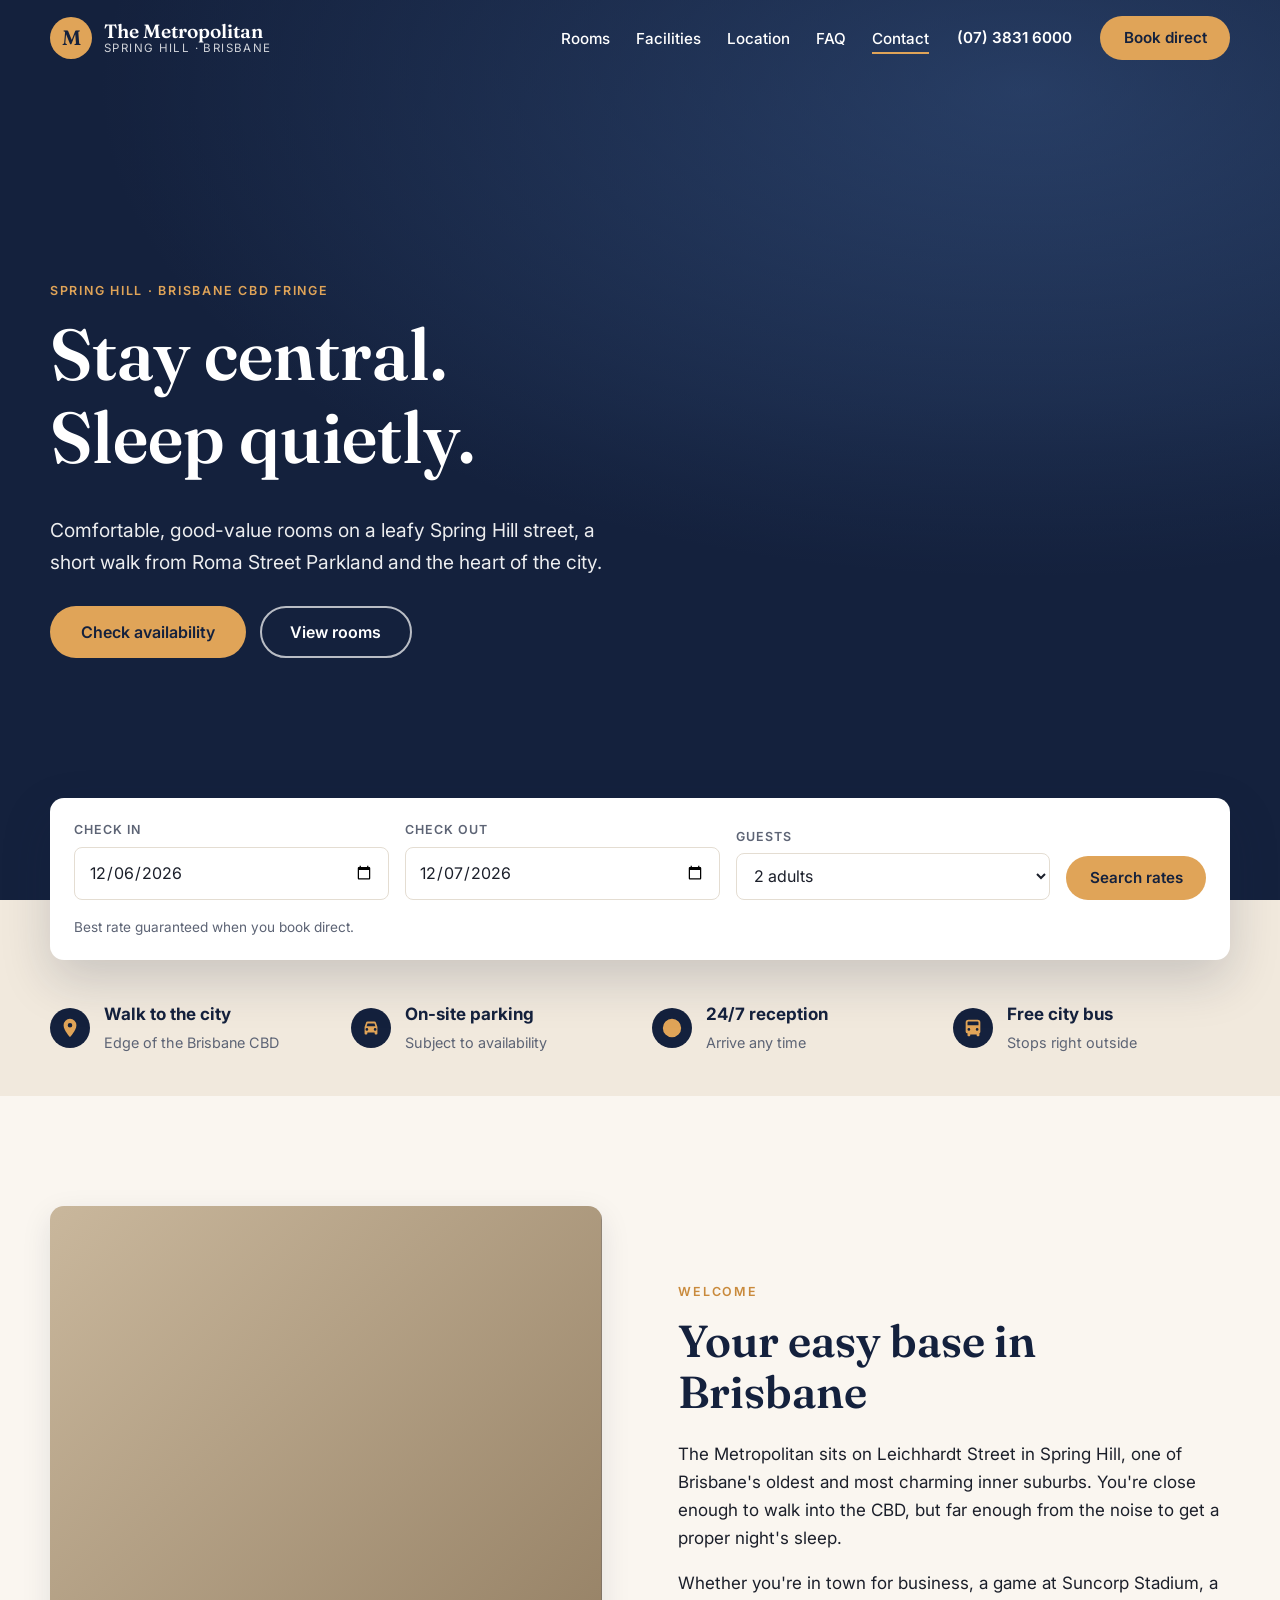
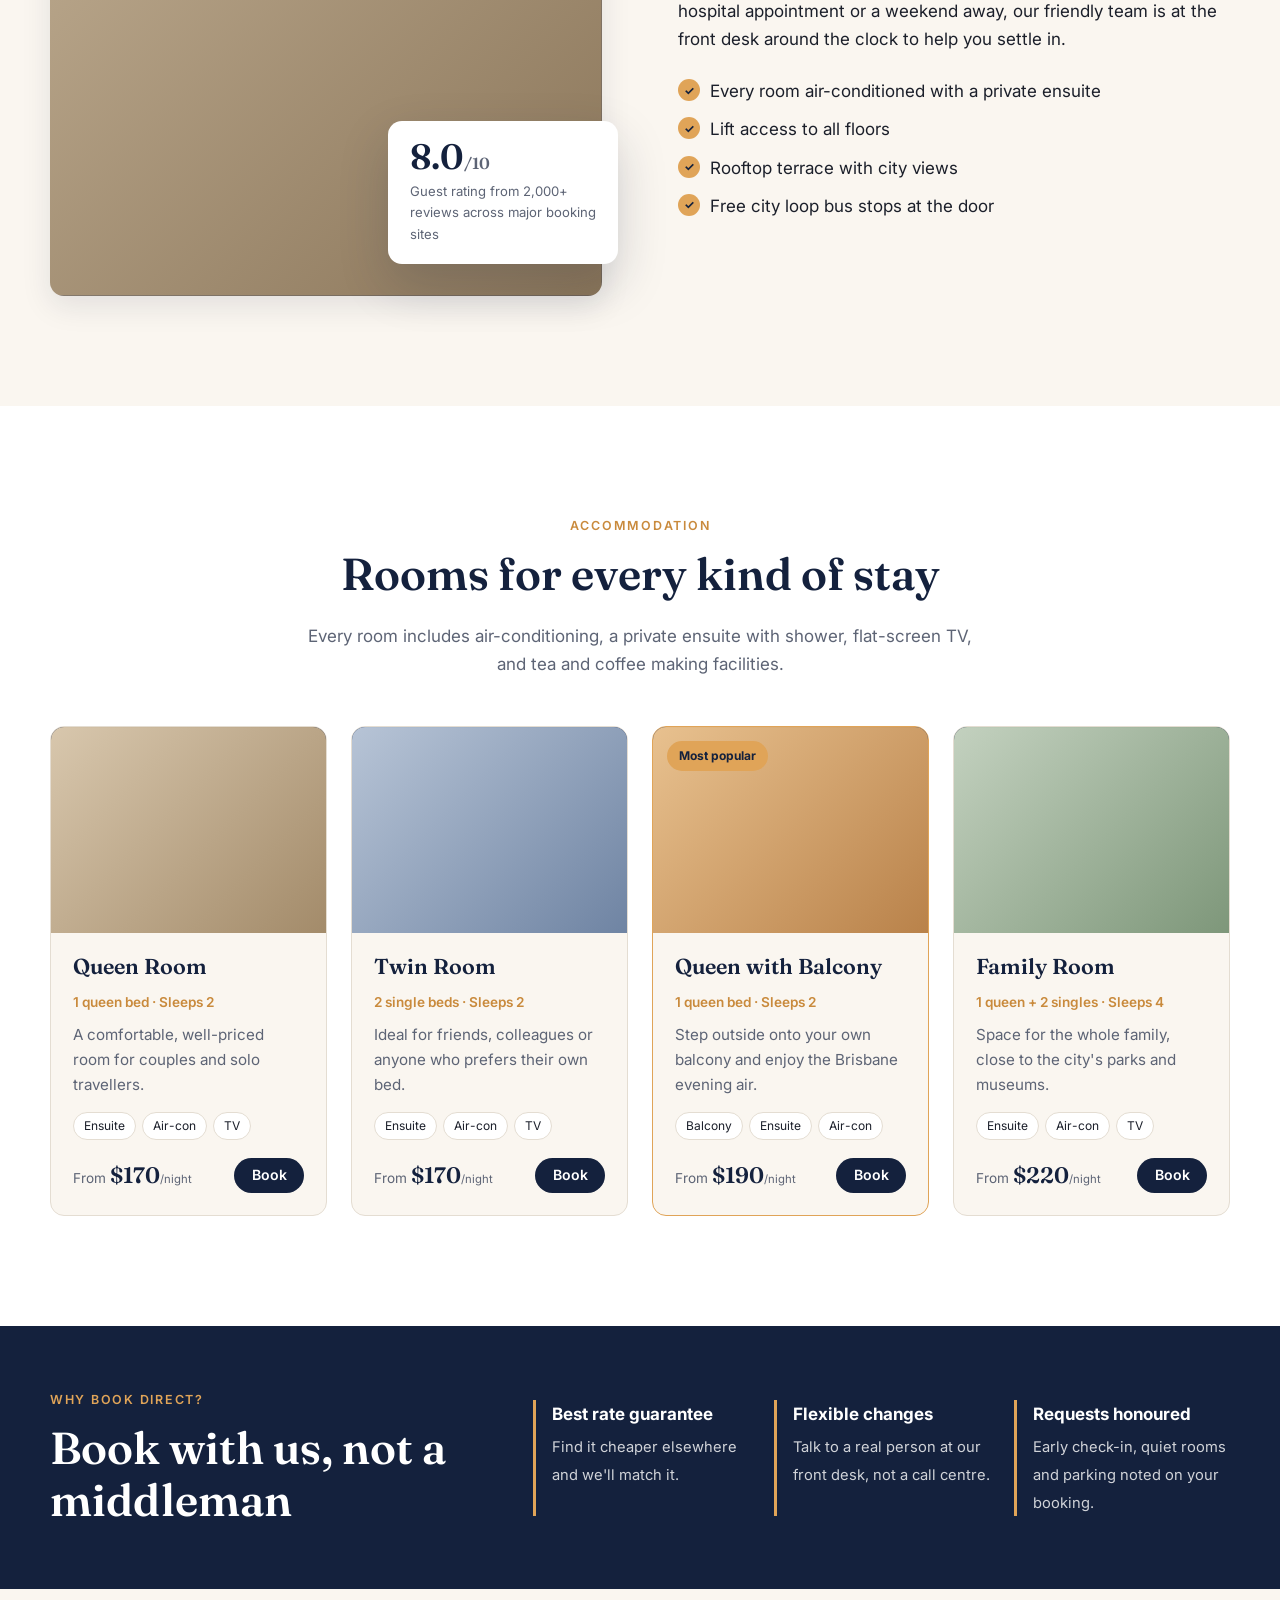
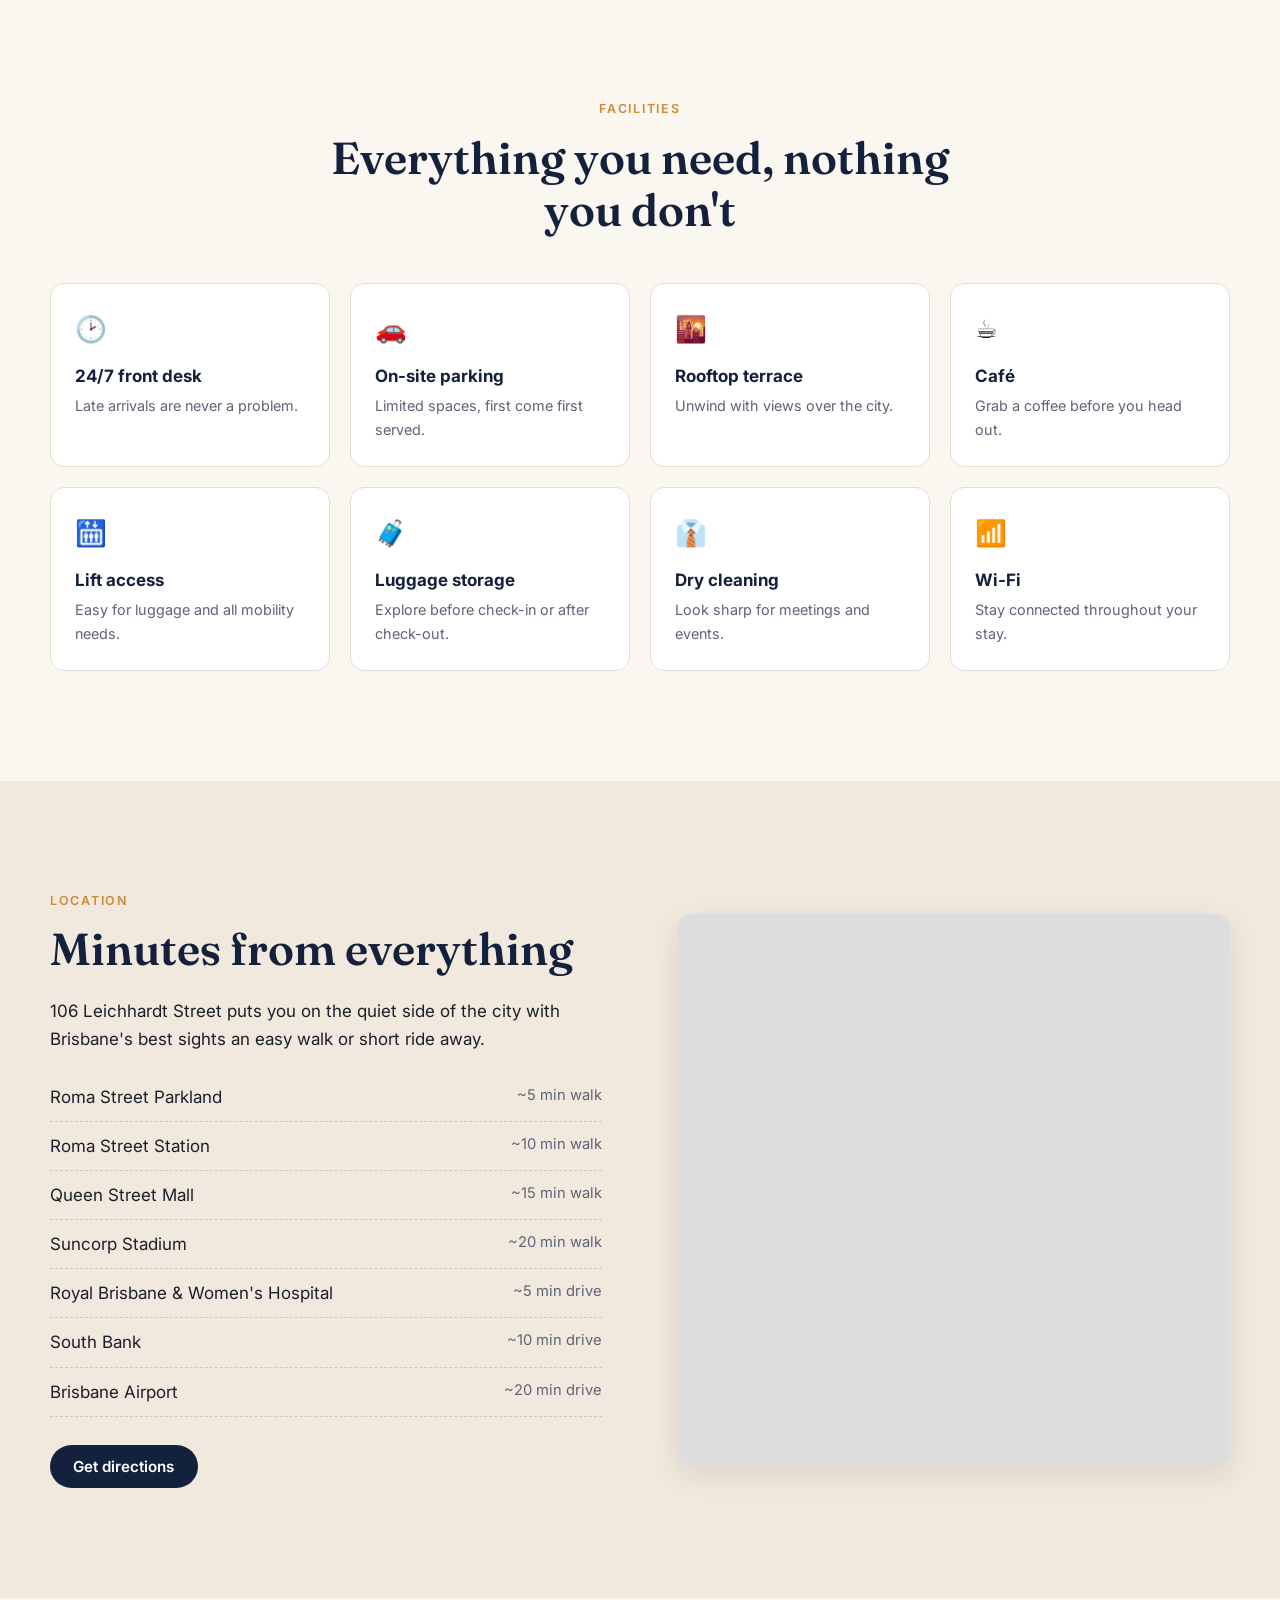
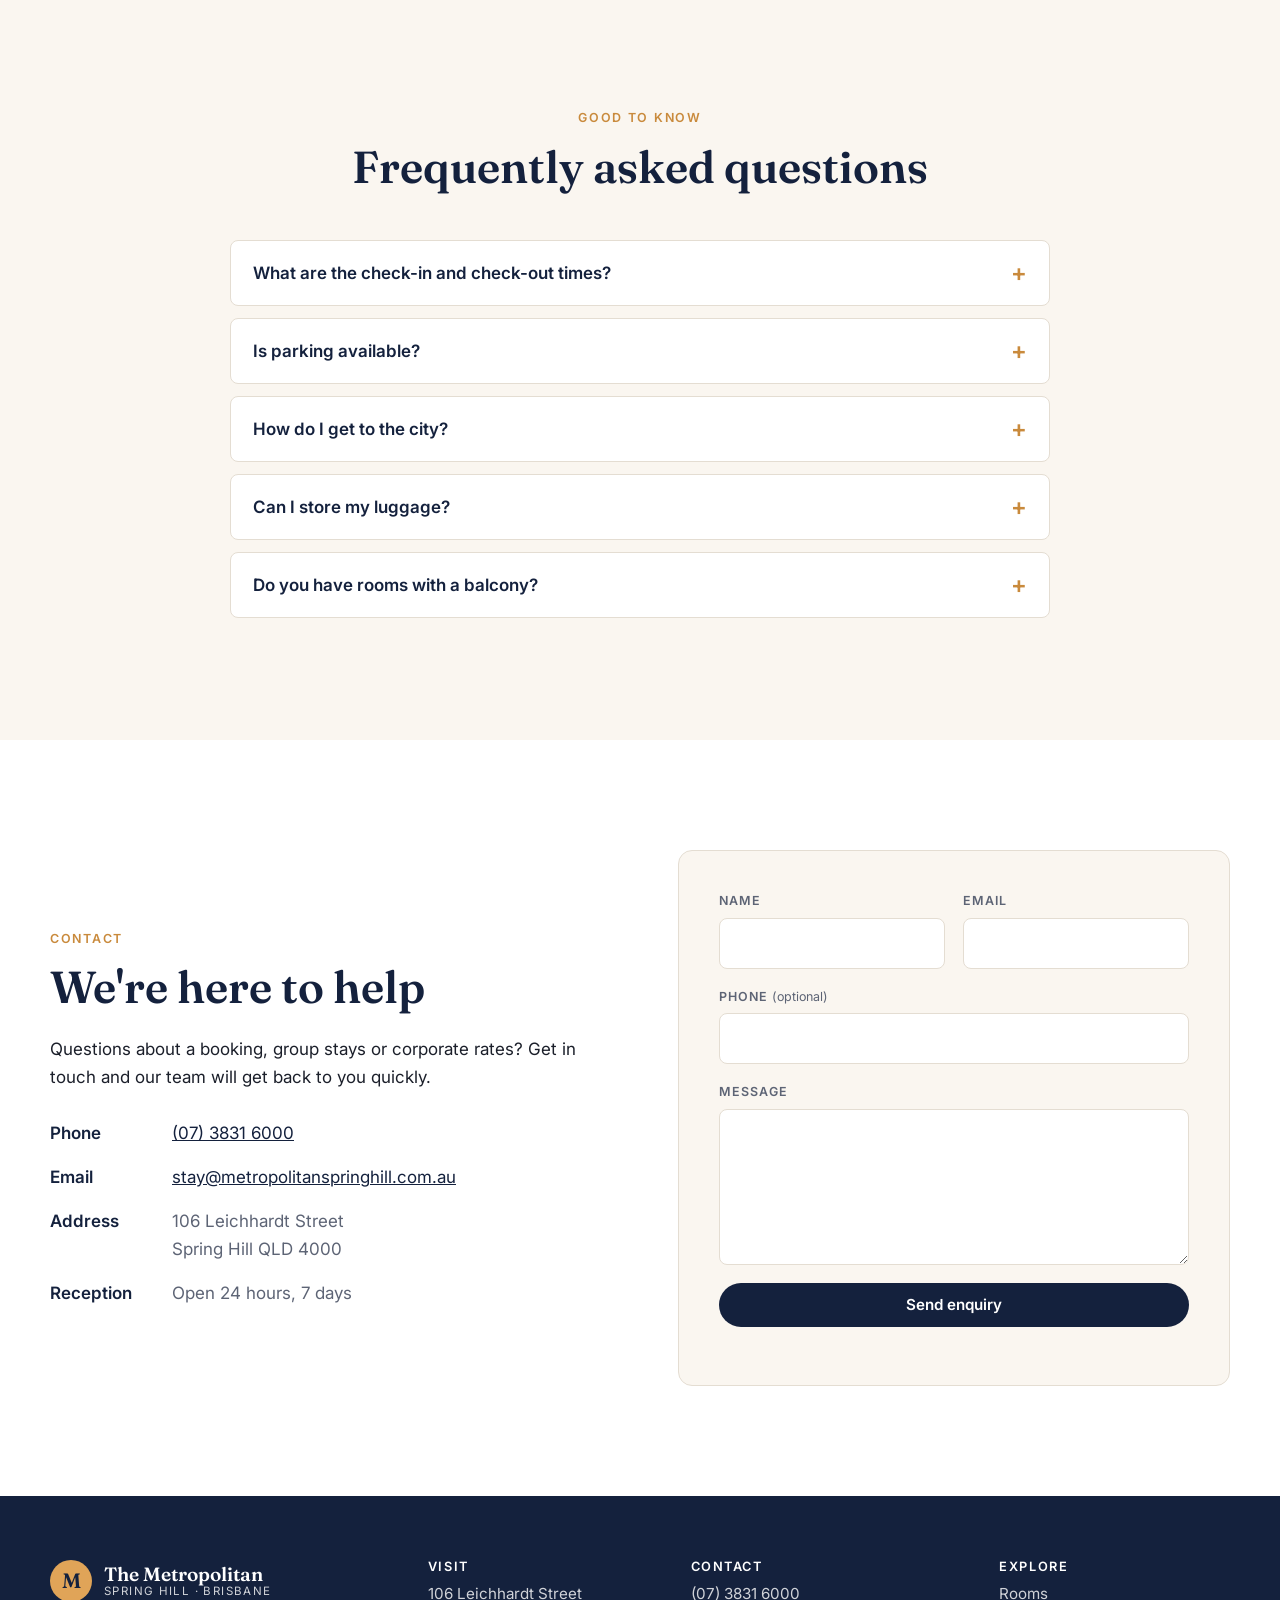
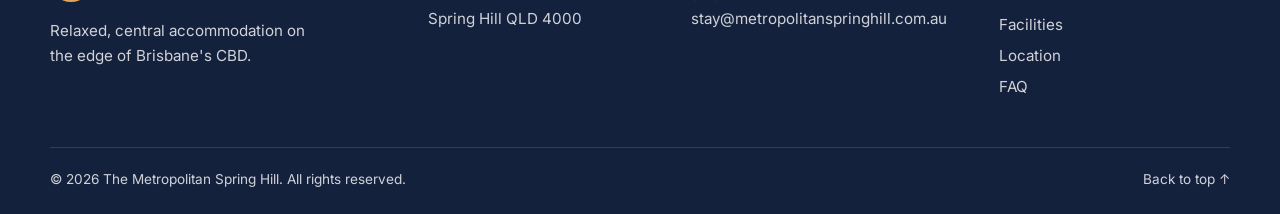
==== index.html @ c05a6aca "Rebuild The Metropolitan Spring Hill website Responsive static site (HTML/CSS/JS, no build step) wit" ====
<!doctype html>
<html lang="en-AU">
<head>
  <meta charset="utf-8">
  <meta name="viewport" content="width=device-width, initial-scale=1">
  <title>The Metropolitan Spring Hill | Boutique Hotel Stay in Brisbane CBD</title>
  <meta name="description" content="Stay at The Metropolitan Spring Hill, 106 Leichhardt Street, Brisbane. Comfortable air-conditioned rooms, on-site parking, 24/7 reception and a free city bus at the door. Book direct for the best rate.">
  <link rel="canonical" href="https://www.metropolitanspringhill.com.au/">
  <meta name="theme-color" content="#14213d">

  <!-- Open Graph -->
  <meta property="og:type" content="website">
  <meta property="og:title" content="The Metropolitan Spring Hill, Brisbane">
  <meta property="og:description" content="Relaxed, central accommodation on the edge of Brisbane's CBD. Book direct for the best rate.">
  <meta property="og:url" content="https://www.metropolitanspringhill.com.au/">
  <meta property="og:image" content="https://www.metropolitanspringhill.com.au/img/hero.jpg">

  <link rel="preconnect" href="https://fonts.googleapis.com">
  <link rel="preconnect" href="https://fonts.gstatic.com" crossorigin>
  <link href="https://fonts.googleapis.com/css2?family=Fraunces:opsz,wght@9..144,500;9..144,600&family=Inter:wght@400;500;600&display=swap" rel="stylesheet">
  <link rel="stylesheet" href="css/styles.css">
  <link rel="icon" href="img/favicon.svg" type="image/svg+xml">

  <!-- Structured data: helps Google show address, phone and check-in times -->
  <script type="application/ld+json">
  {
    "@context": "https://schema.org",
    "@type": "Hotel",
    "name": "The Metropolitan Spring Hill",
    "url": "https://www.metropolitanspringhill.com.au/",
    "telephone": "+61 7 3831 6000",
    "image": "https://www.metropolitanspringhill.com.au/img/hero.jpg",
    "address": {
      "@type": "PostalAddress",
      "streetAddress": "106 Leichhardt Street",
      "addressLocality": "Spring Hill",
      "addressRegion": "QLD",
      "postalCode": "4000",
      "addressCountry": "AU"
    },
    "checkinTime": "14:00",
    "checkoutTime": "10:00",
    "starRating": { "@type": "Rating", "ratingValue": "3" },
    "amenityFeature": [
      { "@type": "LocationFeatureSpecification", "name": "24-hour reception", "value": true },
      { "@type": "LocationFeatureSpecification", "name": "On-site parking", "value": true },
      { "@type": "LocationFeatureSpecification", "name": "Air conditioning", "value": true },
      { "@type": "LocationFeatureSpecification", "name": "Lift access", "value": true },
      { "@type": "LocationFeatureSpecification", "name": "Rooftop terrace", "value": true }
    ]
  }
  </script>
</head>
<body>
  <a class="skip-link" href="#main">Skip to content</a>

  <!-- ============ Header ============ -->
  <header class="site-header" id="top">
    <div class="container header-inner">
      <a class="brand" href="#top" aria-label="The Metropolitan Spring Hill, home">
        <span class="brand-mark" aria-hidden="true">M</span>
        <span class="brand-text">
          <strong>The Metropolitan</strong>
          <small>Spring Hill · Brisbane</small>
        </span>
      </a>

      <button class="nav-toggle" aria-expanded="false" aria-controls="site-nav">
        <span class="sr-only">Menu</span>
        <span class="bar"></span><span class="bar"></span><span class="bar"></span>
      </button>

      <nav class="site-nav" id="site-nav" aria-label="Main">
        <ul>
          <li><a href="#rooms">Rooms</a></li>
          <li><a href="#amenities">Facilities</a></li>
          <li><a href="#location">Location</a></li>
          <li><a href="#faq">FAQ</a></li>
          <li><a href="#contact">Contact</a></li>
        </ul>
        <a class="nav-phone" href="tel:+61738316000">(07) 3831 6000</a>
        <a class="btn btn-accent" href="#book">Book direct</a>
      </nav>
    </div>
  </header>

  <main id="main">

    <!-- ============ Hero ============ -->
    <section class="hero" aria-labelledby="hero-title">
      <div class="hero-media" role="img" aria-label="The Metropolitan Spring Hill at dusk"></div>
      <div class="container hero-content">
        <p class="eyebrow">Spring Hill · Brisbane CBD fringe</p>
        <h1 id="hero-title">Stay central.<br>Sleep quietly.</h1>
        <p class="lead">Comfortable, good-value rooms on a leafy Spring Hill street, a short walk from Roma Street Parkland and the heart of the city.</p>
        <div class="hero-actions">
          <a class="btn btn-accent btn-lg" href="#book">Check availability</a>
          <a class="btn btn-ghost btn-lg" href="#rooms">View rooms</a>
        </div>
      </div>

      <!-- Booking bar -->
      <form class="booking-bar container" id="book" aria-label="Check availability" novalidate>
        <div class="field">
          <label for="checkin">Check in</label>
          <input type="date" id="checkin" name="checkin" required>
        </div>
        <div class="field">
          <label for="checkout">Check out</label>
          <input type="date" id="checkout" name="checkout" required>
        </div>
        <div class="field">
          <label for="guests">Guests</label>
          <select id="guests" name="guests">
            <option value="1">1 adult</option>
            <option value="2" selected>2 adults</option>
            <option value="3">3 guests</option>
            <option value="4">4 guests</option>
          </select>
        </div>
        <button class="btn btn-accent" type="submit">Search rates</button>
        <p class="booking-note">Best rate guaranteed when you book direct.</p>
        <p class="form-error" role="alert" hidden></p>
      </form>
    </section>

    <!-- ============ Highlights ============ -->
    <section class="highlights" aria-label="Highlights">
      <div class="container highlights-grid">
        <div class="highlight">
          <svg aria-hidden="true" viewBox="0 0 24 24"><path d="M12 2a7 7 0 0 0-7 7c0 5.25 7 13 7 13s7-7.75 7-13a7 7 0 0 0-7-7Zm0 9.5A2.5 2.5 0 1 1 12 6.5a2.5 2.5 0 0 1 0 5Z"/></svg>
          <div><strong>Walk to the city</strong><span>Edge of the Brisbane CBD</span></div>
        </div>
        <div class="highlight">
          <svg aria-hidden="true" viewBox="0 0 24 24"><path d="M5 11l1.5-4.5A2 2 0 0 1 8.4 5h7.2a2 2 0 0 1 1.9 1.5L19 11v7a1 1 0 0 1-1 1h-1a1 1 0 0 1-1-1v-1H8v1a1 1 0 0 1-1 1H6a1 1 0 0 1-1-1v-7Zm2.2-1h9.6l-1-3H8.2l-1 3ZM7.5 15a1.5 1.5 0 1 0 0-3 1.5 1.5 0 0 0 0 3Zm9 0a1.5 1.5 0 1 0 0-3 1.5 1.5 0 0 0 0 3Z"/></svg>
          <div><strong>On-site parking</strong><span>Subject to availability</span></div>
        </div>
        <div class="highlight">
          <svg aria-hidden="true" viewBox="0 0 24 24"><path d="M12 2a10 10 0 1 0 0 20 10 10 0 0 0 0-20Zm1 10.4V6h-2v7.2l5.2 3.1 1-1.7-4.2-2.2Z"/></svg>
          <div><strong>24/7 reception</strong><span>Arrive any time</span></div>
        </div>
        <div class="highlight">
          <svg aria-hidden="true" viewBox="0 0 24 24"><path d="M4 16V6a3 3 0 0 1 3-3h10a3 3 0 0 1 3 3v10a2 2 0 0 1-1 1.7V20a1 1 0 0 1-1 1h-1a1 1 0 0 1-1-1v-1H9v1a1 1 0 0 1-1 1H7a1 1 0 0 1-1-1v-2.3A2 2 0 0 1 4 16Zm2-7h12V6a1 1 0 0 0-1-1H7a1 1 0 0 0-1 1v3Zm1.5 6a1.5 1.5 0 1 0 0-3 1.5 1.5 0 0 0 0 3Zm9 0a1.5 1.5 0 1 0 0-3 1.5 1.5 0 0 0 0 3Z"/></svg>
          <div><strong>Free city bus</strong><span>Stops right outside</span></div>
        </div>
      </div>
    </section>

    <!-- ============ About ============ -->
    <section class="section about" aria-labelledby="about-title">
      <div class="container split">
        <div class="split-media">
          <div class="photo photo-about" role="img" aria-label="Guest room at The Metropolitan"></div>
          <div class="rating-card">
            <span class="rating-score">8.0<small>/10</small></span>
            <span class="rating-label">Guest rating from 2,000+ reviews across major booking sites</span>
          </div>
        </div>
        <div class="split-copy">
          <p class="eyebrow">Welcome</p>
          <h2 id="about-title">Your easy base in Brisbane</h2>
          <p>The Metropolitan sits on Leichhardt Street in Spring Hill, one of Brisbane's oldest and most charming inner suburbs. You're close enough to walk into the CBD, but far enough from the noise to get a proper night's sleep.</p>
          <p>Whether you're in town for business, a game at Suncorp Stadium, a hospital appointment or a weekend away, our friendly team is at the front desk around the clock to help you settle in.</p>
          <ul class="ticks">
            <li>Every room air-conditioned with a private ensuite</li>
            <li>Lift access to all floors</li>
            <li>Rooftop terrace with city views</li>
            <li>Free city loop bus stops at the door</li>
          </ul>
        </div>
      </div>
    </section>

    <!-- ============ Rooms ============ -->
    <!-- NOTE: room names, bed sizes and "from" prices below are placeholders.
         Update them to match the rooms in your booking system. -->
    <section class="section rooms" id="rooms" aria-labelledby="rooms-title">
      <div class="container">
        <div class="section-head">
          <p class="eyebrow">Accommodation</p>
          <h2 id="rooms-title">Rooms for every kind of stay</h2>
          <p>Every room includes air-conditioning, a private ensuite with shower, flat-screen TV, and tea and coffee making facilities.</p>
        </div>

        <div class="room-grid">
          <article class="room-card">
            <div class="photo photo-room-1" role="img" aria-label="Queen room"></div>
            <div class="room-body">
              <h3>Queen Room</h3>
              <p class="room-meta">1 queen bed · Sleeps 2</p>
              <p>A comfortable, well-priced room for couples and solo travellers.</p>
              <ul class="chips"><li>Ensuite</li><li>Air-con</li><li>TV</li></ul>
              <div class="room-foot">
                <span class="price">From <strong>$170</strong><small>/night</small></span>
                <a class="btn btn-primary btn-sm" href="#book" data-room="Queen Room">Book</a>
              </div>
            </div>
          </article>

          <article class="room-card">
            <div class="photo photo-room-2" role="img" aria-label="Twin room"></div>
            <div class="room-body">
              <h3>Twin Room</h3>
              <p class="room-meta">2 single beds · Sleeps 2</p>
              <p>Ideal for friends, colleagues or anyone who prefers their own bed.</p>
              <ul class="chips"><li>Ensuite</li><li>Air-con</li><li>TV</li></ul>
              <div class="room-foot">
                <span class="price">From <strong>$170</strong><small>/night</small></span>
                <a class="btn btn-primary btn-sm" href="#book" data-room="Twin Room">Book</a>
              </div>
            </div>
          </article>

          <article class="room-card featured">
            <span class="badge">Most popular</span>
            <div class="photo photo-room-3" role="img" aria-label="Queen room with balcony"></div>
            <div class="room-body">
              <h3>Queen with Balcony</h3>
              <p class="room-meta">1 queen bed · Sleeps 2</p>
              <p>Step outside onto your own balcony and enjoy the Brisbane evening air.</p>
              <ul class="chips"><li>Balcony</li><li>Ensuite</li><li>Air-con</li></ul>
              <div class="room-foot">
                <span class="price">From <strong>$190</strong><small>/night</small></span>
                <a class="btn btn-primary btn-sm" href="#book" data-room="Queen with Balcony">Book</a>
              </div>
            </div>
          </article>

          <article class="room-card">
            <div class="photo photo-room-4" role="img" aria-label="Family room"></div>
            <div class="room-body">
              <h3>Family Room</h3>
              <p class="room-meta">1 queen + 2 singles · Sleeps 4</p>
              <p>Space for the whole family, close to the city's parks and museums.</p>
              <ul class="chips"><li>Ensuite</li><li>Air-con</li><li>TV</li></ul>
              <div class="room-foot">
                <span class="price">From <strong>$220</strong><small>/night</small></span>
                <a class="btn btn-primary btn-sm" href="#book" data-room="Family Room">Book</a>
              </div>
            </div>
          </article>
        </div>
      </div>
    </section>

    <!-- ============ Direct booking benefits ============ -->
    <section class="direct" aria-labelledby="direct-title">
      <div class="container direct-inner">
        <div>
          <p class="eyebrow eyebrow-light">Why book direct?</p>
          <h2 id="direct-title">Book with us, not a middleman</h2>
        </div>
        <ul class="direct-list">
          <li><strong>Best rate guarantee</strong><span>Find it cheaper elsewhere and we'll match it.</span></li>
          <li><strong>Flexible changes</strong><span>Talk to a real person at our front desk, not a call centre.</span></li>
          <li><strong>Requests honoured</strong><span>Early check-in, quiet rooms and parking noted on your booking.</span></li>
        </ul>
      </div>
    </section>

    <!-- ============ Amenities ============ -->
    <section class="section amenities" id="amenities" aria-labelledby="amenities-title">
      <div class="container">
        <div class="section-head">
          <p class="eyebrow">Facilities</p>
          <h2 id="amenities-title">Everything you need, nothing you don't</h2>
        </div>
        <ul class="amenity-grid">
          <li><span class="ico" aria-hidden="true">🕑</span><strong>24/7 front desk</strong><span>Late arrivals are never a problem.</span></li>
          <li><span class="ico" aria-hidden="true">🚗</span><strong>On-site parking</strong><span>Limited spaces, first come first served.</span></li>
          <li><span class="ico" aria-hidden="true">🌇</span><strong>Rooftop terrace</strong><span>Unwind with views over the city.</span></li>
          <li><span class="ico" aria-hidden="true">☕</span><strong>Café</strong><span>Grab a coffee before you head out.</span></li>
          <li><span class="ico" aria-hidden="true">🛗</span><strong>Lift access</strong><span>Easy for luggage and all mobility needs.</span></li>
          <li><span class="ico" aria-hidden="true">🧳</span><strong>Luggage storage</strong><span>Explore before check-in or after check-out.</span></li>
          <li><span class="ico" aria-hidden="true">👔</span><strong>Dry cleaning</strong><span>Look sharp for meetings and events.</span></li>
          <li><span class="ico" aria-hidden="true">📶</span><strong>Wi-Fi</strong><span>Stay connected throughout your stay.</span></li>
        </ul>
      </div>
    </section>

    <!-- ============ Location ============ -->
    <section class="section location" id="location" aria-labelledby="location-title">
      <div class="container split split-reverse">
        <div class="split-copy">
          <p class="eyebrow">Location</p>
          <h2 id="location-title">Minutes from everything</h2>
          <p>106 Leichhardt Street puts you on the quiet side of the city with Brisbane's best sights an easy walk or short ride away.</p>
          <!-- Travel times are approximate; adjust as needed. -->
          <ul class="nearby">
            <li><span>Roma Street Parkland</span><em>~5 min walk</em></li>
            <li><span>Roma Street Station</span><em>~10 min walk</em></li>
            <li><span>Queen Street Mall</span><em>~15 min walk</em></li>
            <li><span>Suncorp Stadium</span><em>~20 min walk</em></li>
            <li><span>Royal Brisbane &amp; Women's Hospital</span><em>~5 min drive</em></li>
            <li><span>South Bank</span><em>~10 min drive</em></li>
            <li><span>Brisbane Airport</span><em>~20 min drive</em></li>
          </ul>
          <a class="btn btn-primary" href="https://www.google.com/maps/dir/?api=1&amp;destination=106+Leichhardt+Street+Spring+Hill+QLD+4000" target="_blank" rel="noopener">Get directions</a>
        </div>
        <div class="map-wrap">
          <iframe
            title="Map showing The Metropolitan Spring Hill"
            src="https://www.google.com/maps?q=106+Leichhardt+Street,+Spring+Hill+QLD+4000&amp;output=embed"
            loading="lazy"
            referrerpolicy="no-referrer-when-downgrade"></iframe>
        </div>
      </div>
    </section>

    <!-- ============ FAQ ============ -->
    <section class="section faq" id="faq" aria-labelledby="faq-title">
      <div class="container narrow">
        <div class="section-head">
          <p class="eyebrow">Good to know</p>
          <h2 id="faq-title">Frequently asked questions</h2>
        </div>
        <details>
          <summary>What are the check-in and check-out times?</summary>
          <p>Check-in is from 2:00 pm and check-out is by 10:00 am. Reception is open 24 hours, so late arrivals are welcome. Ask us about early check-in or late check-out; we'll do our best depending on availability.</p>
        </details>
        <details>
          <summary>Is parking available?</summary>
          <p>Yes, we have on-site parking. Spaces are limited and offered subject to availability, so please mention it when you book.</p>
        </details>
        <details>
          <summary>How do I get to the city?</summary>
          <p>The free city loop bus stops right outside the hotel. You can also walk to the CBD through Roma Street Parkland in around 15 minutes.</p>
        </details>
        <details>
          <summary>Can I store my luggage?</summary>
          <p>Yes. Leave your bags with reception before check-in or after check-out and enjoy the rest of your day in Brisbane.</p>
        </details>
        <details>
          <summary>Do you have rooms with a balcony?</summary>
          <p>Yes, selected rooms have a private balcony. Choose the "Queen with Balcony" room when booking, or call us to request one.</p>
        </details>
      </div>
    </section>

    <!-- ============ Contact ============ -->
    <section class="section contact" id="contact" aria-labelledby="contact-title">
      <div class="container split">
        <div class="split-copy">
          <p class="eyebrow">Contact</p>
          <h2 id="contact-title">We're here to help</h2>
          <p>Questions about a booking, group stays or corporate rates? Get in touch and our team will get back to you quickly.</p>
          <dl class="contact-list">
            <div><dt>Phone</dt><dd><a href="tel:+61738316000">(07) 3831 6000</a></dd></div>
            <!-- TODO: confirm the reservations email address -->
            <div><dt>Email</dt><dd><a href="mailto:stay@metropolitanspringhill.com.au">stay@metropolitanspringhill.com.au</a></dd></div>
            <div><dt>Address</dt><dd>106 Leichhardt Street<br>Spring Hill QLD 4000</dd></div>
            <div><dt>Reception</dt><dd>Open 24 hours, 7 days</dd></div>
          </dl>
        </div>

        <form class="contact-form" id="contact-form" novalidate>
          <div class="form-row">
            <div class="field">
              <label for="name">Name</label>
              <input id="name" name="name" autocomplete="name" required>
            </div>
            <div class="field">
              <label for="email">Email</label>
              <input id="email" name="email" type="email" autocomplete="email" required>
            </div>
          </div>
          <div class="field">
            <label for="phone">Phone <span class="optional">(optional)</span></label>
            <input id="phone" name="phone" type="tel" autocomplete="tel">
          </div>
          <div class="field">
            <label for="message">Message</label>
            <textarea id="message" name="message" rows="5" required></textarea>
          </div>
          <button class="btn btn-primary" type="submit">Send enquiry</button>
          <p class="form-status" role="status" aria-live="polite"></p>
        </form>
      </div>
    </section>
  </main>

  <!-- ============ Footer ============ -->
  <footer class="site-footer">
    <div class="container footer-grid">
      <div>
        <a class="brand brand-light" href="#top">
          <span class="brand-mark" aria-hidden="true">M</span>
          <span class="brand-text"><strong>The Metropolitan</strong><small>Spring Hill · Brisbane</small></span>
        </a>
        <p class="footer-blurb">Relaxed, central accommodation on the edge of Brisbane's CBD.</p>
      </div>
      <div>
        <h3>Visit</h3>
        <p>106 Leichhardt Street<br>Spring Hill QLD 4000</p>
      </div>
      <div>
        <h3>Contact</h3>
        <p><a href="tel:+61738316000">(07) 3831 6000</a><br><a href="mailto:stay@metropolitanspringhill.com.au">stay@metropolitanspringhill.com.au</a></p>
      </div>
      <div>
        <h3>Explore</h3>
        <ul>
          <li><a href="#rooms">Rooms</a></li>
          <li><a href="#amenities">Facilities</a></li>
          <li><a href="#location">Location</a></li>
          <li><a href="#faq">FAQ</a></li>
        </ul>
      </div>
    </div>
    <div class="container footer-bottom">
      <p>© <span id="year">2026</span> The Metropolitan Spring Hill. All rights reserved.</p>
      <a href="#top">Back to top ↑</a>
    </div>
  </footer>

  <!-- Sticky mobile call / book bar -->
  <div class="mobile-cta" aria-label="Quick actions">
    <a class="btn btn-ghost-dark" href="tel:+61738316000">Call</a>
    <a class="btn btn-accent" href="#book">Book direct</a>
  </div>

  <script src="js/main.js" defer></script>
</body>
</html>
---- css/styles.css ----
/* =========================================================
   The Metropolitan Spring Hill: site styles
   ========================================================= */

:root {
  --navy: #14213d;
  --navy-2: #1d2d50;
  --accent: #e0a458;
  --accent-dark: #c98a3c;
  --cream: #faf6f0;
  --sand: #f1e9dd;
  --ink: #1b1f2a;
  --muted: #5d6475;
  --line: #e4ddd2;
  --white: #ffffff;

  --radius: 14px;
  --radius-sm: 8px;
  --shadow: 0 10px 30px rgba(20, 33, 61, .10);
  --shadow-lg: 0 20px 50px rgba(20, 33, 61, .18);

  --font-body: "Inter", system-ui, -apple-system, "Segoe UI", Roboto, sans-serif;
  --font-display: "Fraunces", Georgia, serif;

  --header-h: 76px;
}

*, *::before, *::after { box-sizing: border-box; }

html { scroll-behavior: smooth; scroll-padding-top: var(--header-h); }
@media (prefers-reduced-motion: reduce) {
  html { scroll-behavior: auto; }
  *, *::before, *::after { transition: none !important; animation: none !important; }
}

body {
  margin: 0;
  font-family: var(--font-body);
  font-size: 17px;
  line-height: 1.65;
  color: var(--ink);
  background: var(--cream);
  -webkit-font-smoothing: antialiased;
}

img { max-width: 100%; display: block; }
a { color: inherit; }
h1, h2, h3 { font-family: var(--font-display); line-height: 1.15; margin: 0 0 .5em; color: var(--navy); font-weight: 600; }
h1 { font-size: clamp(2.6rem, 6vw, 4.5rem); }
h2 { font-size: clamp(1.9rem, 3.6vw, 2.8rem); }
h3 { font-size: 1.35rem; }
p { margin: 0 0 1em; }

.container { width: min(1180px, 100% - 32px); margin-inline: auto; }
.narrow { width: min(820px, 100% - 32px); }

.sr-only {
  position: absolute; width: 1px; height: 1px; overflow: hidden;
  clip: rect(0 0 0 0); white-space: nowrap;
}
.skip-link {
  position: absolute; left: 16px; top: -60px; z-index: 200;
  background: var(--navy); color: #fff; padding: 10px 16px; border-radius: var(--radius-sm);
}
.skip-link:focus { top: 12px; }

:focus-visible { outline: 3px solid var(--accent); outline-offset: 3px; }

.eyebrow {
  text-transform: uppercase; letter-spacing: .14em; font-size: .78rem;
  font-weight: 600; color: var(--accent-dark); margin-bottom: .75rem;
}
.eyebrow-light { color: var(--accent); }

/* ---------- Buttons ---------- */
.btn {
  display: inline-flex; align-items: center; justify-content: center; gap: .5em;
  padding: .8em 1.4em; border-radius: 999px; border: 2px solid transparent;
  font: 600 .95rem/1 var(--font-body); text-decoration: none; cursor: pointer;
  transition: transform .15s ease, background-color .2s ease, box-shadow .2s ease;
}
.btn:hover { transform: translateY(-1px); }
.btn-lg { padding: 1em 1.8em; font-size: 1rem; }
.btn-sm { padding: .6em 1.1em; font-size: .88rem; }
.btn-accent { background: var(--accent); color: var(--navy); }
.btn-accent:hover { background: var(--accent-dark); box-shadow: var(--shadow); }
.btn-primary { background: var(--navy); color: #fff; }
.btn-primary:hover { background: var(--navy-2); box-shadow: var(--shadow); }
.btn-ghost { border-color: rgba(255,255,255,.7); color: #fff; }
.btn-ghost:hover { background: rgba(255,255,255,.12); }
.btn-ghost-dark { border-color: var(--navy); color: var(--navy); background: #fff; }

/* ---------- Header ---------- */
.site-header {
  position: fixed; inset: 0 0 auto; z-index: 100; height: var(--header-h);
  display: flex; align-items: center; color: #fff;
  transition: background-color .25s ease, box-shadow .25s ease, color .25s ease;
}
.site-header.scrolled { background: rgba(255,255,255,.97); color: var(--navy); box-shadow: 0 2px 20px rgba(0,0,0,.08); }
.header-inner { display: flex; align-items: center; justify-content: space-between; gap: 24px; }

.brand { display: flex; align-items: center; gap: 12px; text-decoration: none; }
.brand-mark {
  width: 42px; height: 42px; border-radius: 50%; display: grid; place-items: center;
  background: var(--accent); color: var(--navy); font: 600 1.3rem var(--font-display);
}
.brand-text { display: flex; flex-direction: column; line-height: 1.1; }
.brand-text strong { font-family: var(--font-display); font-size: 1.2rem; font-weight: 600; }
.brand-text small { font-size: .72rem; letter-spacing: .12em; text-transform: uppercase; opacity: .8; }

.site-nav { display: flex; align-items: center; gap: 28px; }
.site-nav ul { display: flex; gap: 26px; list-style: none; margin: 0; padding: 0; }
.site-nav ul a { text-decoration: none; font-weight: 500; font-size: .95rem; position: relative; }
.site-nav ul a::after {
  content: ""; position: absolute; left: 0; right: 0; bottom: -6px; height: 2px;
  background: var(--accent); transform: scaleX(0); transition: transform .2s ease;
}
.site-nav ul a:hover::after, .site-nav ul a.active::after { transform: scaleX(1); }
.nav-phone { text-decoration: none; font-weight: 600; font-size: .95rem; }

.nav-toggle { display: none; background: none; border: 0; padding: 8px; cursor: pointer; color: inherit; }
.nav-toggle .bar { display: block; width: 24px; height: 2px; background: currentColor; margin: 5px 0; transition: transform .2s, opacity .2s; }
.nav-toggle[aria-expanded="true"] .bar:nth-child(2) { transform: translateY(7px) rotate(45deg); }
.nav-toggle[aria-expanded="true"] .bar:nth-child(3) { opacity: 0; }
.nav-toggle[aria-expanded="true"] .bar:nth-child(4) { transform: translateY(-7px) rotate(-45deg); }

/* ---------- Photos (drop real images into /img with these names) ---------- */
.photo, .hero-media { background-color: var(--navy-2); background-size: cover; background-position: center; }
.hero-media {
  background-image:
    linear-gradient(180deg, rgba(20,33,61,.55) 0%, rgba(20,33,61,.35) 45%, rgba(20,33,61,.85) 100%),
    url("../img/hero.jpg"),
    radial-gradient(120% 90% at 80% 10%, #3b5a8c 0%, #14213d 60%);
}
.photo-about  { background-image: url("../img/room-about.jpg"), linear-gradient(135deg, #c9b79c, #8a7559); }
.photo-room-1 { background-image: url("../img/room-queen.jpg"), linear-gradient(135deg, #d8c7ad, #a38b6a); }
.photo-room-2 { background-image: url("../img/room-twin.jpg"), linear-gradient(135deg, #b7c4d6, #6f84a3); }
.photo-room-3 { background-image: url("../img/room-balcony.jpg"), linear-gradient(135deg, #e8c18f, #b9824a); }
.photo-room-4 { background-image: url("../img/room-family.jpg"), linear-gradient(135deg, #c3d1bf, #7e977a); }

/* ---------- Hero ---------- */
.hero { position: relative; isolation: isolate; min-height: 100svh; display: flex; flex-direction: column; justify-content: flex-end; color: #fff; padding-top: var(--header-h); }
.hero-media { position: absolute; inset: 0; z-index: -1; }
.hero-content { padding: 12vh 0 140px; max-width: 760px; margin-left: max(16px, calc((100% - 1180px) / 2)); }
.hero h1 { color: #fff; }
.hero .eyebrow { color: var(--accent); }
.hero .lead { font-size: 1.2rem; max-width: 560px; opacity: .92; }
.hero-actions { display: flex; flex-wrap: wrap; gap: 14px; margin-top: 28px; }

/* ---------- Booking bar ---------- */
.booking-bar {
  position: relative; z-index: 2; margin-bottom: -60px;
  display: grid; grid-template-columns: repeat(3, 1fr) auto; gap: 16px; align-items: end;
  background: #fff; color: var(--ink); padding: 22px 24px; border-radius: var(--radius); box-shadow: var(--shadow-lg);
}
.booking-note { grid-column: 1 / -1; margin: 0; font-size: .85rem; color: var(--muted); }
.form-error { grid-column: 1 / -1; margin: 0; color: #b42318; font-size: .9rem; font-weight: 500; }

.field { display: flex; flex-direction: column; gap: 6px; }
.field label { font-size: .78rem; font-weight: 600; text-transform: uppercase; letter-spacing: .08em; color: var(--muted); }
.field input, .field select, .field textarea {
  font: inherit; font-size: 1rem; padding: .7em .85em; border: 1.5px solid var(--line);
  border-radius: var(--radius-sm); background: #fff; color: var(--ink); width: 100%;
}
.field input:focus, .field select:focus, .field textarea:focus { border-color: var(--navy); outline: none; box-shadow: 0 0 0 3px rgba(224,164,88,.35); }
.field [aria-invalid="true"] { border-color: #b42318; }
.optional { text-transform: none; letter-spacing: 0; font-weight: 400; }

/* ---------- Highlights ---------- */
.highlights { background: var(--sand); padding: 100px 0 40px; }
.highlights-grid { display: grid; grid-template-columns: repeat(4, 1fr); gap: 24px; }
.highlight { display: flex; gap: 14px; align-items: center; }
.highlight svg { width: 40px; height: 40px; flex: none; padding: 9px; border-radius: 50%; background: var(--navy); fill: var(--accent); }
.highlight strong { display: block; color: var(--navy); }
.highlight span { font-size: .9rem; color: var(--muted); }

/* ---------- Sections ---------- */
.section { padding: clamp(64px, 9vw, 110px) 0; }
.section-head { text-align: center; max-width: 680px; margin: 0 auto 48px; }
.section-head p:last-child { color: var(--muted); }

.split { display: grid; grid-template-columns: 1fr 1fr; gap: clamp(32px, 6vw, 80px); align-items: center; }
.split-reverse .split-copy { order: 1; }
.split-reverse .map-wrap { order: 2; }
.split-media { position: relative; }
.photo-about { aspect-ratio: 4 / 5; border-radius: var(--radius); box-shadow: var(--shadow); }
.rating-card {
  position: absolute; right: -16px; bottom: 32px; background: #fff; padding: 18px 22px;
  border-radius: var(--radius); box-shadow: var(--shadow-lg); max-width: 230px; display: flex; flex-direction: column;
}
.rating-score { font: 600 2.2rem/1 var(--font-display); color: var(--navy); }
.rating-score small { font-size: 1rem; color: var(--muted); }
.rating-label { font-size: .82rem; color: var(--muted); margin-top: 6px; }

.ticks { list-style: none; padding: 0; margin: 24px 0 0; display: grid; gap: 10px; }
.ticks li { padding-left: 32px; position: relative; }
.ticks li::before {
  content: "✓"; position: absolute; left: 0; top: 2px; width: 22px; height: 22px; border-radius: 50%;
  background: var(--accent); color: var(--navy); font-size: .75rem; font-weight: 700; display: grid; place-items: center;
}

/* ---------- Rooms ---------- */
.rooms { background: #fff; }
.room-grid { display: grid; grid-template-columns: repeat(4, 1fr); gap: 24px; }
.room-card {
  position: relative; background: var(--cream); border-radius: var(--radius); overflow: hidden;
  display: flex; flex-direction: column; transition: transform .2s ease, box-shadow .2s ease; border: 1px solid var(--line);
}
.room-card:hover { transform: translateY(-4px); box-shadow: var(--shadow-lg); }
.room-card.featured { border-color: var(--accent); }
.room-card .photo { aspect-ratio: 4 / 3; }
.badge {
  position: absolute; top: 14px; left: 14px; z-index: 1; background: var(--accent); color: var(--navy);
  font-size: .75rem; font-weight: 700; padding: 5px 12px; border-radius: 999px;
}
.room-body { padding: 22px; display: flex; flex-direction: column; flex: 1; }
.room-body > p:not(.room-meta) { font-size: .95rem; color: var(--muted); }
.room-meta { font-size: .85rem; font-weight: 600; color: var(--accent-dark); margin-bottom: .6em; }
.chips { list-style: none; padding: 0; margin: 0 0 18px; display: flex; flex-wrap: wrap; gap: 6px; }
.chips li { font-size: .75rem; background: #fff; border: 1px solid var(--line); padding: 3px 10px; border-radius: 999px; }
.room-foot { margin-top: auto; display: flex; align-items: center; justify-content: space-between; gap: 10px; }
.price { font-size: .85rem; color: var(--muted); }
.price strong { font: 600 1.4rem var(--font-display); color: var(--navy); }

/* ---------- Direct booking ---------- */
.direct { background: var(--navy); color: #fff; padding: 64px 0; }
.direct h2 { color: #fff; margin: 0; }
.direct-inner { display: grid; grid-template-columns: 1fr 1.6fr; gap: 48px; align-items: center; }
.direct-list { list-style: none; margin: 0; padding: 0; display: grid; grid-template-columns: repeat(3, 1fr); gap: 24px; }
.direct-list li { border-left: 3px solid var(--accent); padding-left: 16px; }
.direct-list strong { display: block; margin-bottom: 4px; }
.direct-list span { font-size: .92rem; opacity: .8; }

/* ---------- Amenities ---------- */
.amenity-grid { list-style: none; padding: 0; margin: 0; display: grid; grid-template-columns: repeat(4, 1fr); gap: 20px; }
.amenity-grid li {
  background: #fff; border-radius: var(--radius); padding: 24px; border: 1px solid var(--line);
  display: flex; flex-direction: column; gap: 4px;
}
.amenity-grid .ico { font-size: 1.6rem; margin-bottom: 8px; }
.amenity-grid strong { color: var(--navy); }
.amenity-grid span:last-child { font-size: .9rem; color: var(--muted); }

/* ---------- Location ---------- */
.location { background: var(--sand); }
.nearby { list-style: none; padding: 0; margin: 20px 0 28px; }
.nearby li { display: flex; justify-content: space-between; gap: 12px; padding: 10px 0; border-bottom: 1px dashed #d4c8b6; }
.nearby em { font-style: normal; color: var(--muted); font-size: .92rem; white-space: nowrap; }
.map-wrap { border-radius: var(--radius); overflow: hidden; box-shadow: var(--shadow); aspect-ratio: 1 / 1; background: #ddd; }
.map-wrap iframe { width: 100%; height: 100%; border: 0; display: block; }

/* ---------- FAQ ---------- */
.faq details { background: #fff; border: 1px solid var(--line); border-radius: var(--radius-sm); margin-bottom: 12px; }
.faq summary {
  cursor: pointer; padding: 18px 56px 18px 22px; font-weight: 600; color: var(--navy); list-style: none; position: relative;
}
.faq summary::-webkit-details-marker { display: none; }
.faq summary::after {
  content: "+"; position: absolute; right: 22px; top: 50%; transform: translateY(-50%);
  font-size: 1.5rem; color: var(--accent-dark); transition: transform .2s;
}
.faq details[open] summary::after { transform: translateY(-50%) rotate(45deg); }
.faq details p { padding: 0 22px 18px; margin: 0; color: var(--muted); }

/* ---------- Contact ---------- */
.contact { background: #fff; }
.contact-list { margin: 28px 0 0; display: grid; gap: 16px; }
.contact-list div { display: grid; grid-template-columns: 110px 1fr; gap: 12px; }
.contact-list dt { font-weight: 600; color: var(--navy); }
.contact-list dd { margin: 0; color: var(--muted); }
.contact-list a { color: var(--navy); }
.contact-form { background: var(--cream); padding: clamp(24px, 4vw, 40px); border-radius: var(--radius); display: grid; gap: 18px; border: 1px solid var(--line); }
.form-row { display: grid; grid-template-columns: 1fr 1fr; gap: 18px; }
.form-status { margin: 0; font-weight: 500; }
.form-status.ok { color: #157347; }
.form-status.err { color: #b42318; }

/* ---------- Footer ---------- */
.site-footer { background: var(--navy); color: rgba(255,255,255,.8); padding: 64px 0 24px; font-size: .95rem; }
.site-footer h3 { color: #fff; font-family: var(--font-body); font-size: .8rem; text-transform: uppercase; letter-spacing: .12em; }
.site-footer a { text-decoration: none; }
.site-footer a:hover { color: var(--accent); }
.site-footer ul { list-style: none; padding: 0; margin: 0; display: grid; gap: 6px; }
.brand-light { color: #fff; }
.footer-blurb { margin-top: 16px; max-width: 280px; }
.footer-grid { display: grid; grid-template-columns: 1.5fr 1fr 1.2fr 1fr; gap: 32px; }
.footer-bottom { display: flex; justify-content: space-between; gap: 16px; border-top: 1px solid rgba(255,255,255,.12); margin-top: 48px; padding-top: 20px; font-size: .85rem; }
.footer-bottom p { margin: 0; }

/* ---------- Mobile CTA ---------- */
.mobile-cta { display: none; }

/* ---------- Reveal on scroll ---------- */
.reveal { opacity: 0; transform: translateY(18px); transition: opacity .6s ease, transform .6s ease; }
.reveal.in { opacity: 1; transform: none; }

/* =========================================================
   Responsive
   ========================================================= */
@media (max-width: 1080px) {
  .room-grid, .amenity-grid { grid-template-columns: repeat(2, 1fr); }
  .highlights-grid { grid-template-columns: repeat(2, 1fr); }
  .direct-inner { grid-template-columns: 1fr; }
  .nav-phone { display: none; }
}

@media (max-width: 900px) {
  :root { --header-h: 66px; }
  .nav-toggle { display: block; }
  .site-nav {
    position: fixed; inset: var(--header-h) 0 auto; background: #fff; color: var(--navy);
    flex-direction: column; align-items: stretch; gap: 0; padding: 12px 16px 24px;
    box-shadow: 0 20px 40px rgba(0,0,0,.12); transform: translateY(-8px); opacity: 0; visibility: hidden;
    transition: opacity .2s, transform .2s, visibility .2s;
  }
  .site-nav.open { opacity: 1; transform: none; visibility: visible; }
  .site-nav ul { flex-direction: column; gap: 0; }
  .site-nav ul a { display: block; padding: 14px 4px; border-bottom: 1px solid var(--line); }
  .site-nav ul a::after { display: none; }
  .nav-phone { display: block; padding: 16px 4px; }
  .site-header.menu-open { background: #fff; color: var(--navy); }

  .booking-bar { grid-template-columns: 1fr 1fr; }
  .booking-bar .field:nth-child(3) { grid-column: 1 / -1; }
  .booking-bar button { grid-column: 1 / -1; }

  .split, .split-reverse { grid-template-columns: 1fr; }
  .split-reverse .map-wrap { order: 2; }
  .rating-card { right: 12px; }
  .direct-list { grid-template-columns: 1fr; }
  .footer-grid { grid-template-columns: 1fr 1fr; }

  .mobile-cta {
    display: grid; grid-template-columns: 1fr 2fr; gap: 10px; position: fixed; inset: auto 0 0; z-index: 90;
    padding: 10px 16px calc(10px + env(safe-area-inset-bottom)); background: #fff; box-shadow: 0 -6px 20px rgba(0,0,0,.1);
  }
  body { padding-bottom: 72px; }
}

@media (max-width: 600px) {
  body { font-size: 16px; }
  .room-grid, .amenity-grid, .highlights-grid, .form-row, .footer-grid { grid-template-columns: 1fr; }
  .hero-content { padding: 8vh 0 120px; }
  .booking-bar { grid-template-columns: 1fr; padding: 18px; }
  .footer-bottom { flex-direction: column; }
  .contact-list div { grid-template-columns: 1fr; gap: 2px; }
}
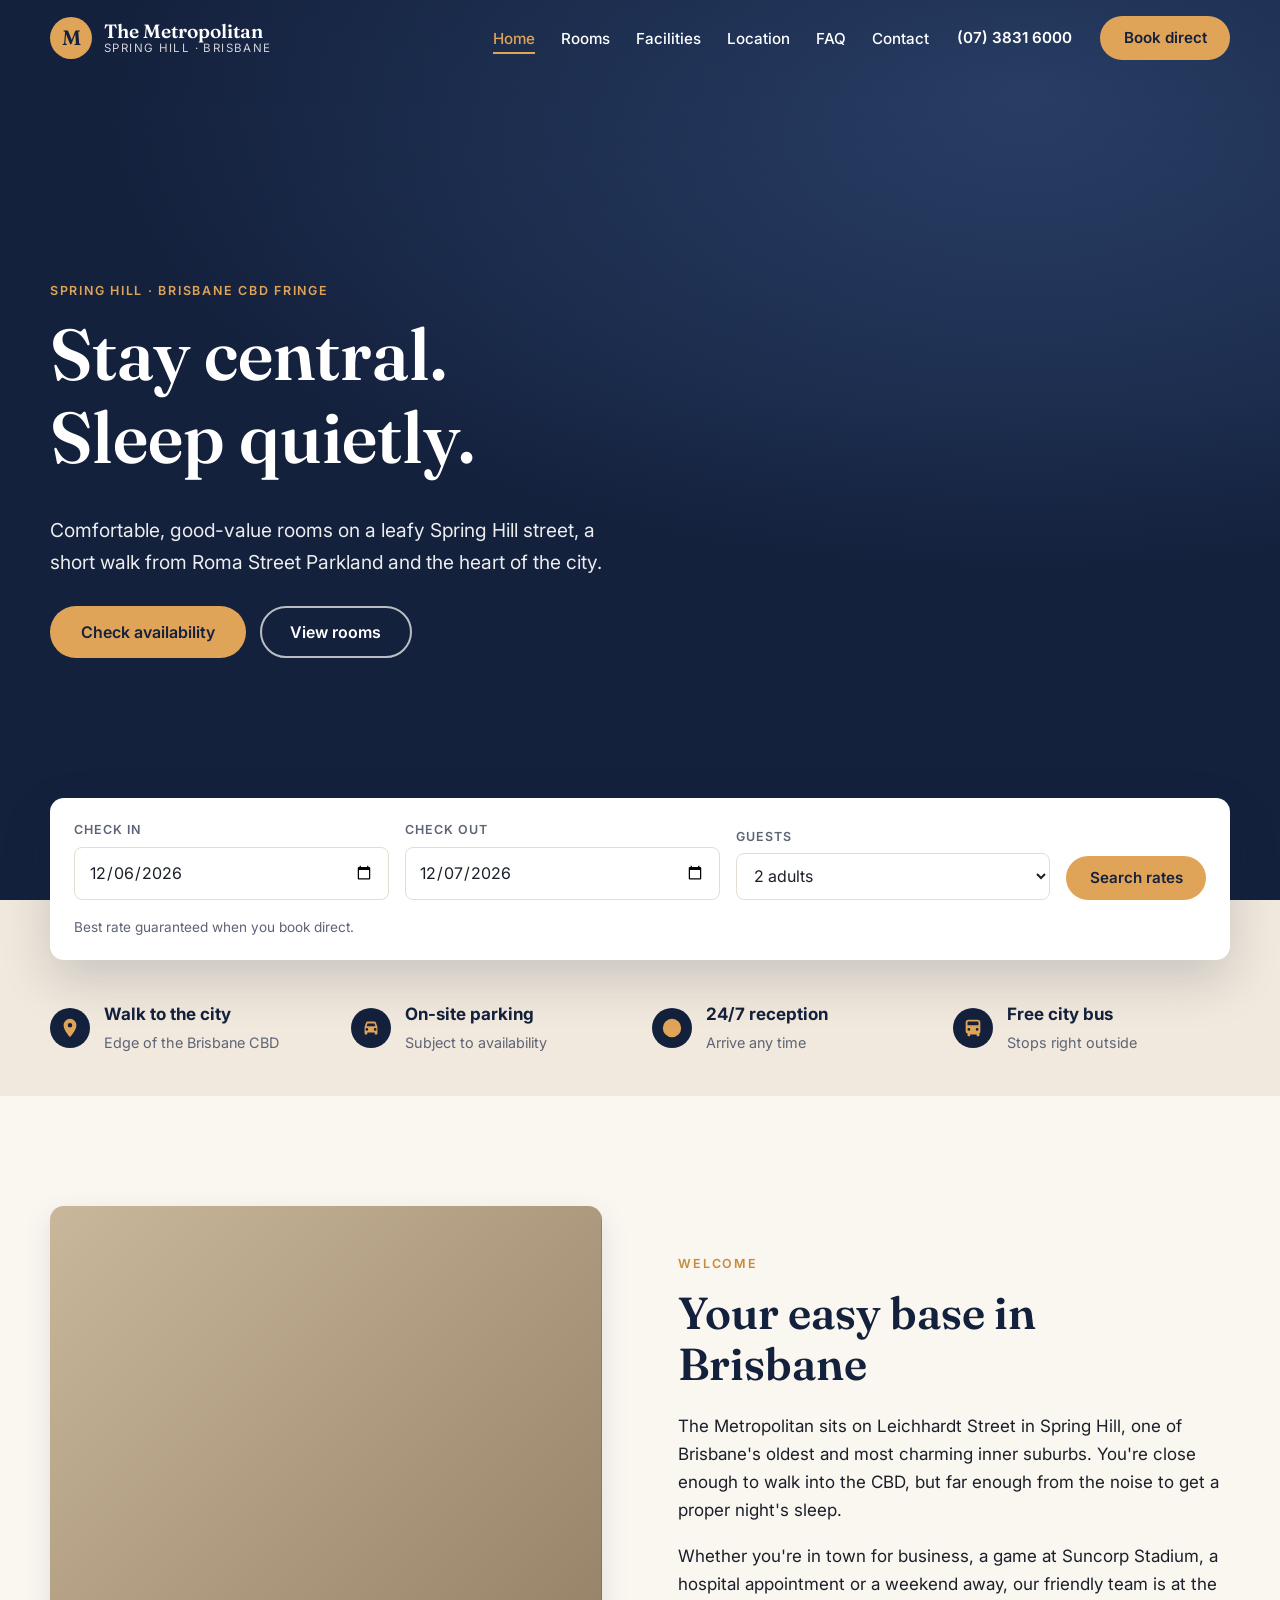
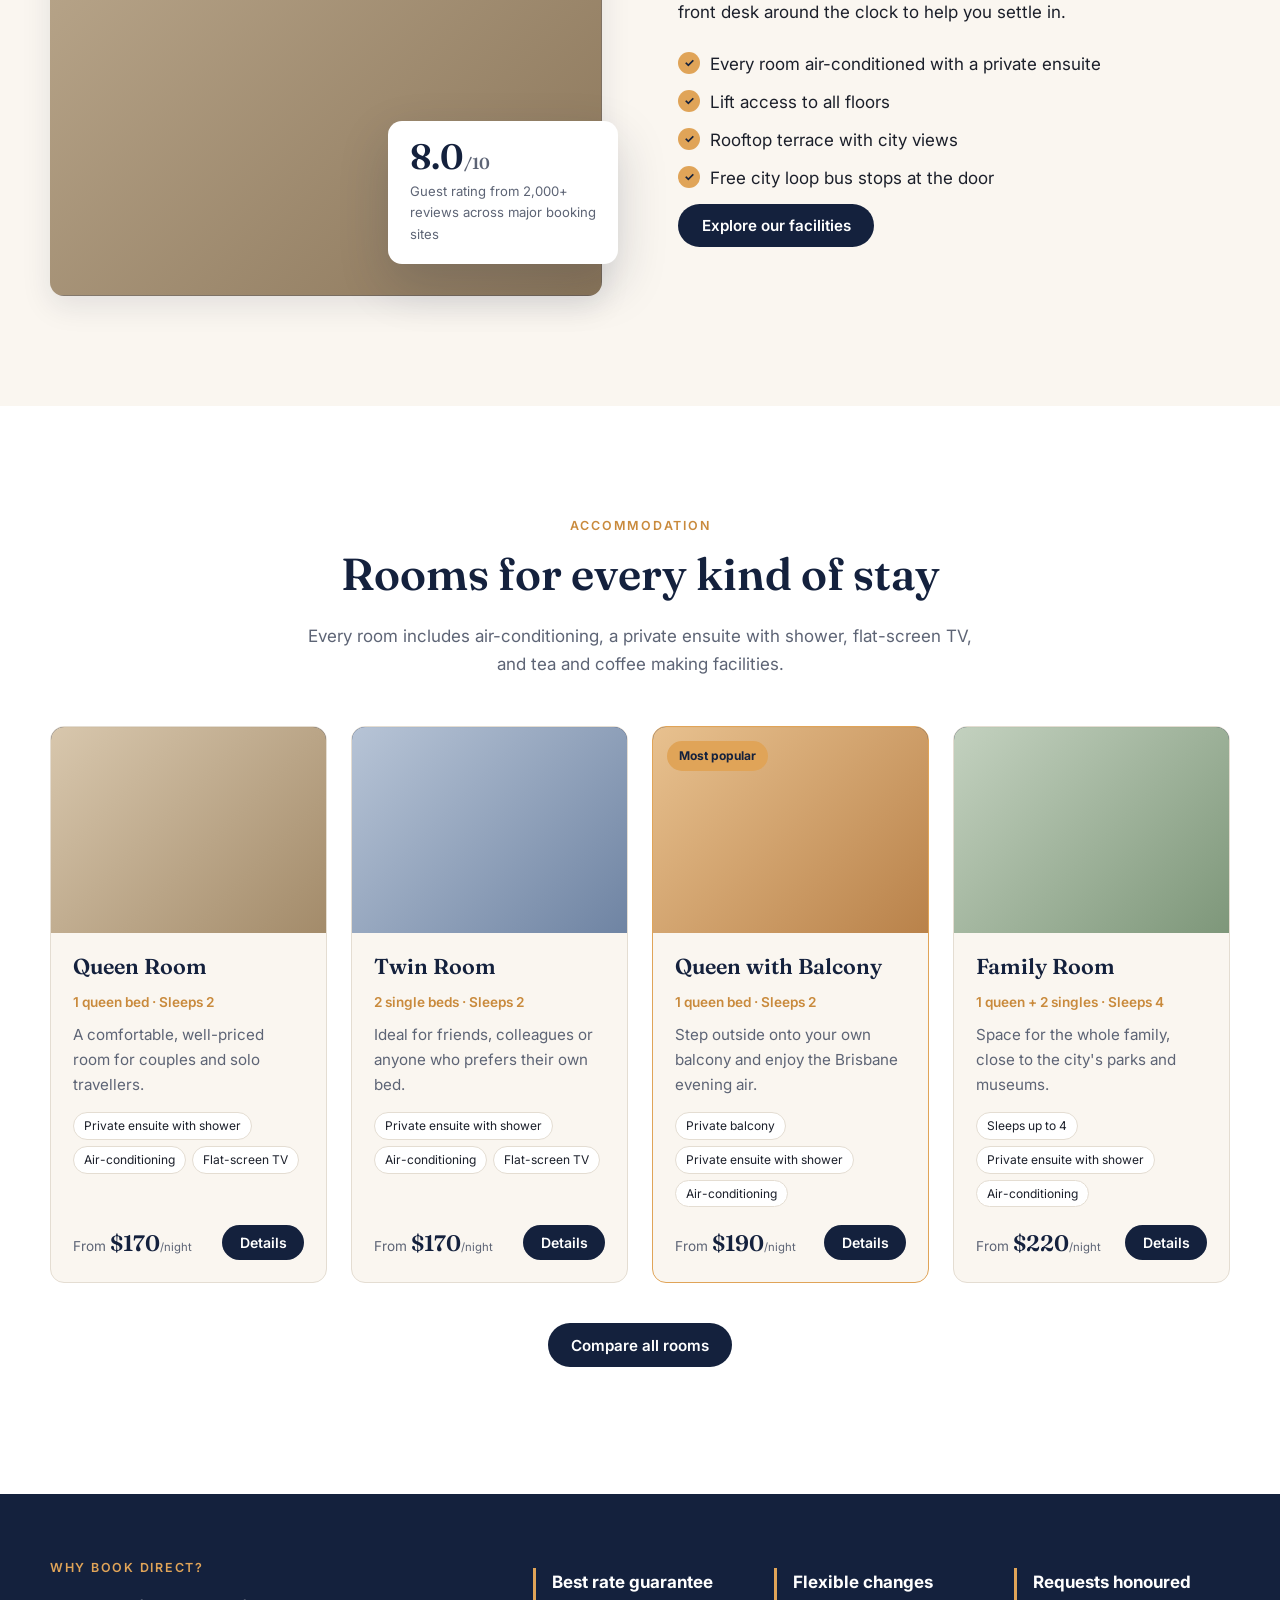
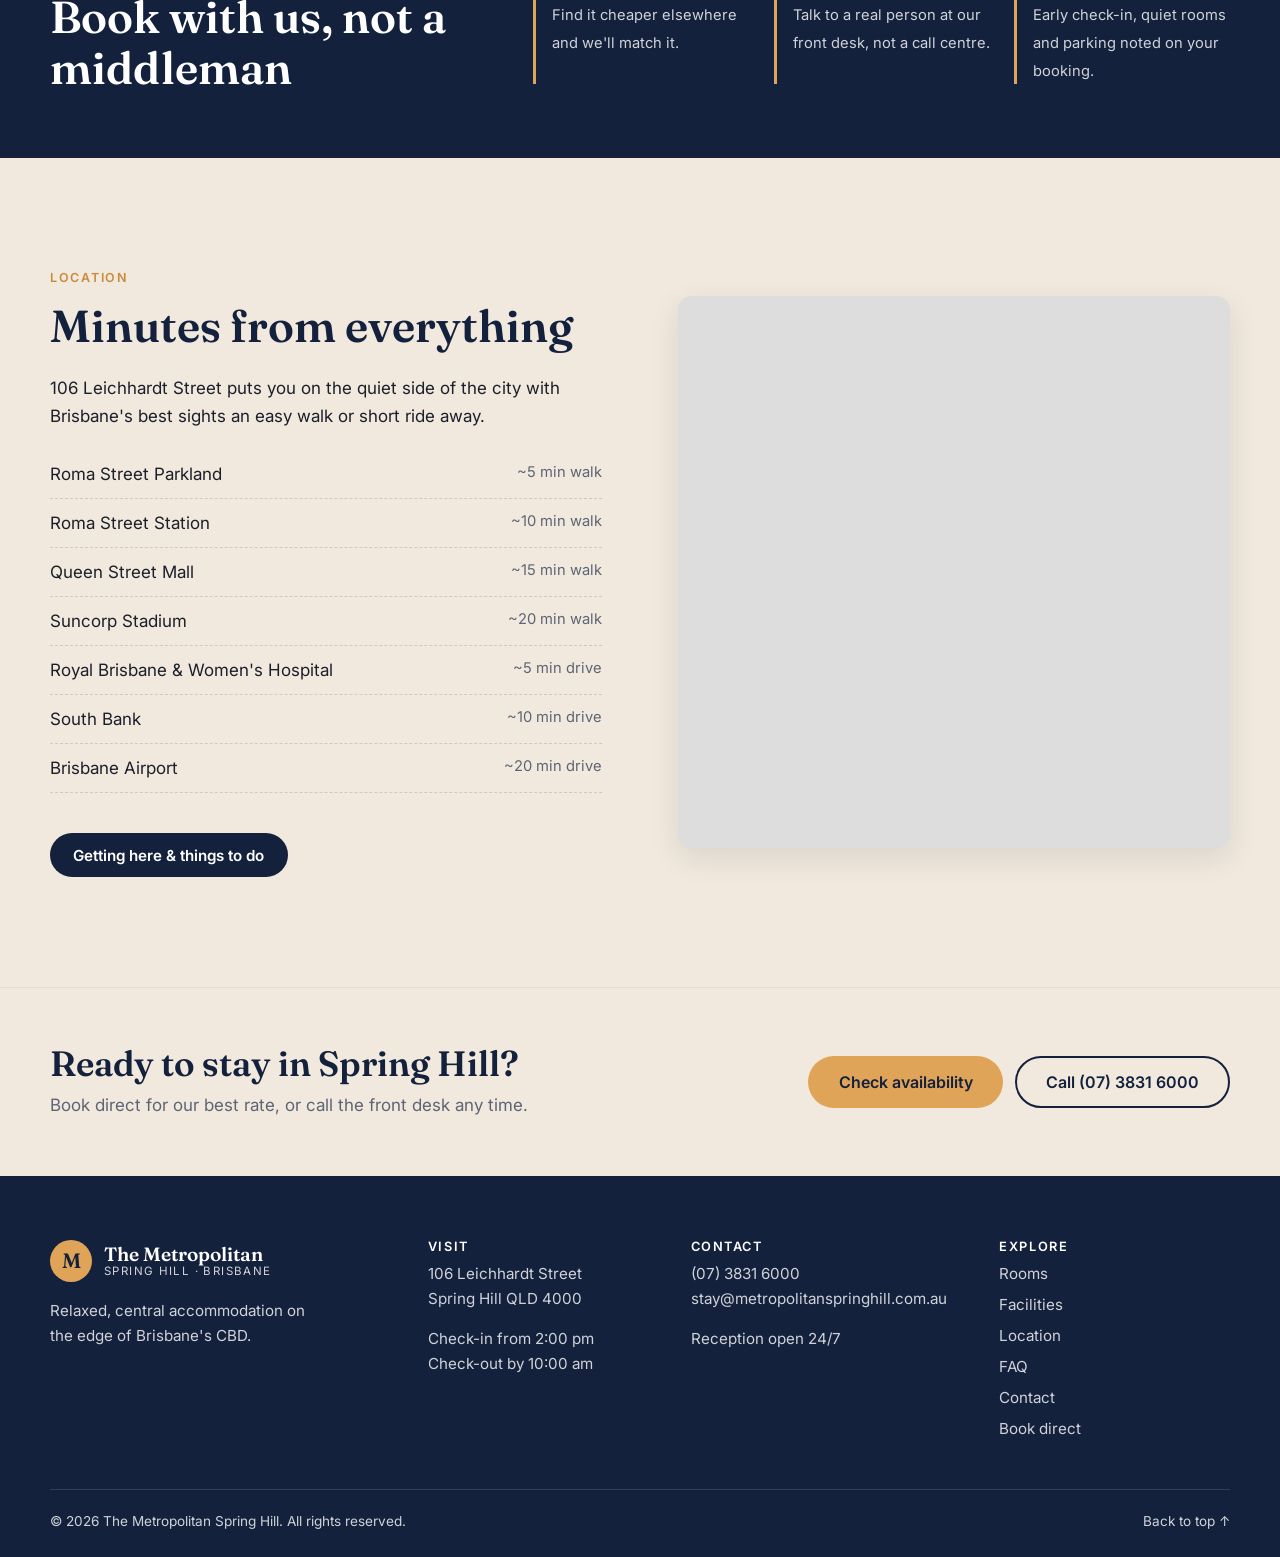
==== commit 6b55fd68: "Split website into separate pages Adds Rooms, Facilities, Location, FAQ, Contact and Book pages alon" ====
--- a/index.html
+++ b/index.html
@@ -3,15 +3,15 @@
 <head>
   <meta charset="utf-8">
   <meta name="viewport" content="width=device-width, initial-scale=1">
-  <title>The Metropolitan Spring Hill | Boutique Hotel Stay in Brisbane CBD</title>
+  <title>The Metropolitan Spring Hill | Hotel Accommodation near Brisbane CBD</title>
   <meta name="description" content="Stay at The Metropolitan Spring Hill, 106 Leichhardt Street, Brisbane. Comfortable air-conditioned rooms, on-site parking, 24/7 reception and a free city bus at the door. Book direct for the best rate.">
   <link rel="canonical" href="https://www.metropolitanspringhill.com.au/">
   <meta name="theme-color" content="#14213d">
 
-  <!-- Open Graph -->
   <meta property="og:type" content="website">
-  <meta property="og:title" content="The Metropolitan Spring Hill, Brisbane">
-  <meta property="og:description" content="Relaxed, central accommodation on the edge of Brisbane's CBD. Book direct for the best rate.">
+  <meta property="og:site_name" content="The Metropolitan Spring Hill">
+  <meta property="og:title" content="The Metropolitan Spring Hill | Hotel Accommodation near Brisbane CBD">
+  <meta property="og:description" content="Stay at The Metropolitan Spring Hill, 106 Leichhardt Street, Brisbane. Comfortable air-conditioned rooms, on-site parking, 24/7 reception and a free city bus at the door. Book direct for the best rate.">
   <meta property="og:url" content="https://www.metropolitanspringhill.com.au/">
   <meta property="og:image" content="https://www.metropolitanspringhill.com.au/img/hero.jpg">
 
@@ -20,8 +20,6 @@
   <link href="https://fonts.googleapis.com/css2?family=Fraunces:opsz,wght@9..144,500;9..144,600&family=Inter:wght@400;500;600&display=swap" rel="stylesheet">
   <link rel="stylesheet" href="css/styles.css">
   <link rel="icon" href="img/favicon.svg" type="image/svg+xml">
-
-  <!-- Structured data: helps Google show address, phone and check-in times -->
   <script type="application/ld+json">
   {
     "@context": "https://schema.org",
@@ -54,10 +52,9 @@
 <body>
   <a class="skip-link" href="#main">Skip to content</a>
 
-  <!-- ============ Header ============ -->
-  <header class="site-header" id="top">
+  <header class="site-header">
     <div class="container header-inner">
-      <a class="brand" href="#top" aria-label="The Metropolitan Spring Hill, home">
+      <a class="brand" href="index.html" aria-label="The Metropolitan Spring Hill, home">
         <span class="brand-mark" aria-hidden="true">M</span>
         <span class="brand-text">
           <strong>The Metropolitan</strong>
@@ -72,21 +69,21 @@
 
       <nav class="site-nav" id="site-nav" aria-label="Main">
         <ul>
-          <li><a href="#rooms">Rooms</a></li>
-          <li><a href="#amenities">Facilities</a></li>
-          <li><a href="#location">Location</a></li>
-          <li><a href="#faq">FAQ</a></li>
-          <li><a href="#contact">Contact</a></li>
+          <li><a href="index.html" aria-current="page">Home</a></li>
+          <li><a href="rooms.html">Rooms</a></li>
+          <li><a href="facilities.html">Facilities</a></li>
+          <li><a href="location.html">Location</a></li>
+          <li><a href="faq.html">FAQ</a></li>
+          <li><a href="contact.html">Contact</a></li>
         </ul>
         <a class="nav-phone" href="tel:+61738316000">(07) 3831 6000</a>
-        <a class="btn btn-accent" href="#book">Book direct</a>
+        <a class="btn btn-accent" href="book.html">Book direct</a>
       </nav>
     </div>
   </header>
 
   <main id="main">
 
-    <!-- ============ Hero ============ -->
     <section class="hero" aria-labelledby="hero-title">
       <div class="hero-media" role="img" aria-label="The Metropolitan Spring Hill at dusk"></div>
       <div class="container hero-content">
@@ -95,12 +92,11 @@
         <p class="lead">Comfortable, good-value rooms on a leafy Spring Hill street, a short walk from Roma Street Parkland and the heart of the city.</p>
         <div class="hero-actions">
           <a class="btn btn-accent btn-lg" href="#book">Check availability</a>
-          <a class="btn btn-ghost btn-lg" href="#rooms">View rooms</a>
-        </div>
-      </div>
-
-      <!-- Booking bar -->
-      <form class="booking-bar container" id="book" aria-label="Check availability" novalidate>
+          <a class="btn btn-ghost btn-lg" href="rooms.html">View rooms</a>
+        </div>
+      </div>
+      <div class="container">
+      <form class="booking-bar booking-form" id="book" aria-label="Check availability" novalidate>
         <div class="field">
           <label for="checkin">Check in</label>
           <input type="date" id="checkin" name="checkin" required>
@@ -122,9 +118,9 @@
         <p class="booking-note">Best rate guaranteed when you book direct.</p>
         <p class="form-error" role="alert" hidden></p>
       </form>
-    </section>
-
-    <!-- ============ Highlights ============ -->
+      </div>
+    </section>
+
     <section class="highlights" aria-label="Highlights">
       <div class="container highlights-grid">
         <div class="highlight">
@@ -146,7 +142,6 @@
       </div>
     </section>
 
-    <!-- ============ About ============ -->
     <section class="section about" aria-labelledby="about-title">
       <div class="container split">
         <div class="split-media">
@@ -167,83 +162,80 @@
             <li>Rooftop terrace with city views</li>
             <li>Free city loop bus stops at the door</li>
           </ul>
-        </div>
-      </div>
-    </section>
-
-    <!-- ============ Rooms ============ -->
-    <!-- NOTE: room names, bed sizes and "from" prices below are placeholders.
-         Update them to match the rooms in your booking system. -->
-    <section class="section rooms" id="rooms" aria-labelledby="rooms-title">
+          <a class="btn btn-primary" href="facilities.html">Explore our facilities</a>
+        </div>
+      </div>
+    </section>
+
+    <section class="section rooms" aria-labelledby="rooms-title">
       <div class="container">
         <div class="section-head">
           <p class="eyebrow">Accommodation</p>
           <h2 id="rooms-title">Rooms for every kind of stay</h2>
           <p>Every room includes air-conditioning, a private ensuite with shower, flat-screen TV, and tea and coffee making facilities.</p>
         </div>
-
         <div class="room-grid">
           <article class="room-card">
-            <div class="photo photo-room-1" role="img" aria-label="Queen room"></div>
+            
+            <div class="photo photo-room-1" role="img" aria-label="Queen Room"></div>
             <div class="room-body">
               <h3>Queen Room</h3>
               <p class="room-meta">1 queen bed · Sleeps 2</p>
               <p>A comfortable, well-priced room for couples and solo travellers.</p>
-              <ul class="chips"><li>Ensuite</li><li>Air-con</li><li>TV</li></ul>
+              <ul class="chips"><li>Private ensuite with shower</li><li>Air-conditioning</li><li>Flat-screen TV</li></ul>
               <div class="room-foot">
                 <span class="price">From <strong>$170</strong><small>/night</small></span>
-                <a class="btn btn-primary btn-sm" href="#book" data-room="Queen Room">Book</a>
+                <a class="btn btn-primary btn-sm" href="rooms.html#queen">Details</a>
               </div>
             </div>
           </article>
-
           <article class="room-card">
-            <div class="photo photo-room-2" role="img" aria-label="Twin room"></div>
+            
+            <div class="photo photo-room-2" role="img" aria-label="Twin Room"></div>
             <div class="room-body">
               <h3>Twin Room</h3>
               <p class="room-meta">2 single beds · Sleeps 2</p>
               <p>Ideal for friends, colleagues or anyone who prefers their own bed.</p>
-              <ul class="chips"><li>Ensuite</li><li>Air-con</li><li>TV</li></ul>
+              <ul class="chips"><li>Private ensuite with shower</li><li>Air-conditioning</li><li>Flat-screen TV</li></ul>
               <div class="room-foot">
                 <span class="price">From <strong>$170</strong><small>/night</small></span>
-                <a class="btn btn-primary btn-sm" href="#book" data-room="Twin Room">Book</a>
+                <a class="btn btn-primary btn-sm" href="rooms.html#twin">Details</a>
               </div>
             </div>
           </article>
-
           <article class="room-card featured">
             <span class="badge">Most popular</span>
-            <div class="photo photo-room-3" role="img" aria-label="Queen room with balcony"></div>
+            <div class="photo photo-room-3" role="img" aria-label="Queen with Balcony"></div>
             <div class="room-body">
               <h3>Queen with Balcony</h3>
               <p class="room-meta">1 queen bed · Sleeps 2</p>
               <p>Step outside onto your own balcony and enjoy the Brisbane evening air.</p>
-              <ul class="chips"><li>Balcony</li><li>Ensuite</li><li>Air-con</li></ul>
+              <ul class="chips"><li>Private balcony</li><li>Private ensuite with shower</li><li>Air-conditioning</li></ul>
               <div class="room-foot">
                 <span class="price">From <strong>$190</strong><small>/night</small></span>
-                <a class="btn btn-primary btn-sm" href="#book" data-room="Queen with Balcony">Book</a>
+                <a class="btn btn-primary btn-sm" href="rooms.html#balcony">Details</a>
               </div>
             </div>
           </article>
-
           <article class="room-card">
-            <div class="photo photo-room-4" role="img" aria-label="Family room"></div>
+            
+            <div class="photo photo-room-4" role="img" aria-label="Family Room"></div>
             <div class="room-body">
               <h3>Family Room</h3>
               <p class="room-meta">1 queen + 2 singles · Sleeps 4</p>
               <p>Space for the whole family, close to the city's parks and museums.</p>
-              <ul class="chips"><li>Ensuite</li><li>Air-con</li><li>TV</li></ul>
+              <ul class="chips"><li>Sleeps up to 4</li><li>Private ensuite with shower</li><li>Air-conditioning</li></ul>
               <div class="room-foot">
                 <span class="price">From <strong>$220</strong><small>/night</small></span>
-                <a class="btn btn-primary btn-sm" href="#book" data-room="Family Room">Book</a>
+                <a class="btn btn-primary btn-sm" href="rooms.html#family">Details</a>
               </div>
             </div>
           </article>
         </div>
-      </div>
-    </section>
-
-    <!-- ============ Direct booking benefits ============ -->
+        <p class="center"><a class="btn btn-primary" href="rooms.html">Compare all rooms</a></p>
+      </div>
+    </section>
+
     <section class="direct" aria-labelledby="direct-title">
       <div class="container direct-inner">
         <div>
@@ -258,34 +250,12 @@
       </div>
     </section>
 
-    <!-- ============ Amenities ============ -->
-    <section class="section amenities" id="amenities" aria-labelledby="amenities-title">
-      <div class="container">
-        <div class="section-head">
-          <p class="eyebrow">Facilities</p>
-          <h2 id="amenities-title">Everything you need, nothing you don't</h2>
-        </div>
-        <ul class="amenity-grid">
-          <li><span class="ico" aria-hidden="true">🕑</span><strong>24/7 front desk</strong><span>Late arrivals are never a problem.</span></li>
-          <li><span class="ico" aria-hidden="true">🚗</span><strong>On-site parking</strong><span>Limited spaces, first come first served.</span></li>
-          <li><span class="ico" aria-hidden="true">🌇</span><strong>Rooftop terrace</strong><span>Unwind with views over the city.</span></li>
-          <li><span class="ico" aria-hidden="true">☕</span><strong>Café</strong><span>Grab a coffee before you head out.</span></li>
-          <li><span class="ico" aria-hidden="true">🛗</span><strong>Lift access</strong><span>Easy for luggage and all mobility needs.</span></li>
-          <li><span class="ico" aria-hidden="true">🧳</span><strong>Luggage storage</strong><span>Explore before check-in or after check-out.</span></li>
-          <li><span class="ico" aria-hidden="true">👔</span><strong>Dry cleaning</strong><span>Look sharp for meetings and events.</span></li>
-          <li><span class="ico" aria-hidden="true">📶</span><strong>Wi-Fi</strong><span>Stay connected throughout your stay.</span></li>
-        </ul>
-      </div>
-    </section>
-
-    <!-- ============ Location ============ -->
-    <section class="section location" id="location" aria-labelledby="location-title">
+    <section class="section location" aria-labelledby="location-title">
       <div class="container split split-reverse">
         <div class="split-copy">
           <p class="eyebrow">Location</p>
           <h2 id="location-title">Minutes from everything</h2>
           <p>106 Leichhardt Street puts you on the quiet side of the city with Brisbane's best sights an easy walk or short ride away.</p>
-          <!-- Travel times are approximate; adjust as needed. -->
           <ul class="nearby">
             <li><span>Roma Street Parkland</span><em>~5 min walk</em></li>
             <li><span>Roma Street Station</span><em>~10 min walk</em></li>
@@ -295,95 +265,36 @@
             <li><span>South Bank</span><em>~10 min drive</em></li>
             <li><span>Brisbane Airport</span><em>~20 min drive</em></li>
           </ul>
-          <a class="btn btn-primary" href="https://www.google.com/maps/dir/?api=1&amp;destination=106+Leichhardt+Street+Spring+Hill+QLD+4000" target="_blank" rel="noopener">Get directions</a>
-        </div>
-        <div class="map-wrap">
-          <iframe
-            title="Map showing The Metropolitan Spring Hill"
-            src="https://www.google.com/maps?q=106+Leichhardt+Street,+Spring+Hill+QLD+4000&amp;output=embed"
-            loading="lazy"
-            referrerpolicy="no-referrer-when-downgrade"></iframe>
-        </div>
-      </div>
-    </section>
-
-    <!-- ============ FAQ ============ -->
-    <section class="section faq" id="faq" aria-labelledby="faq-title">
-      <div class="container narrow">
-        <div class="section-head">
-          <p class="eyebrow">Good to know</p>
-          <h2 id="faq-title">Frequently asked questions</h2>
-        </div>
-        <details>
-          <summary>What are the check-in and check-out times?</summary>
-          <p>Check-in is from 2:00 pm and check-out is by 10:00 am. Reception is open 24 hours, so late arrivals are welcome. Ask us about early check-in or late check-out; we'll do our best depending on availability.</p>
-        </details>
-        <details>
-          <summary>Is parking available?</summary>
-          <p>Yes, we have on-site parking. Spaces are limited and offered subject to availability, so please mention it when you book.</p>
-        </details>
-        <details>
-          <summary>How do I get to the city?</summary>
-          <p>The free city loop bus stops right outside the hotel. You can also walk to the CBD through Roma Street Parkland in around 15 minutes.</p>
-        </details>
-        <details>
-          <summary>Can I store my luggage?</summary>
-          <p>Yes. Leave your bags with reception before check-in or after check-out and enjoy the rest of your day in Brisbane.</p>
-        </details>
-        <details>
-          <summary>Do you have rooms with a balcony?</summary>
-          <p>Yes, selected rooms have a private balcony. Choose the "Queen with Balcony" room when booking, or call us to request one.</p>
-        </details>
-      </div>
-    </section>
-
-    <!-- ============ Contact ============ -->
-    <section class="section contact" id="contact" aria-labelledby="contact-title">
-      <div class="container split">
-        <div class="split-copy">
-          <p class="eyebrow">Contact</p>
-          <h2 id="contact-title">We're here to help</h2>
-          <p>Questions about a booking, group stays or corporate rates? Get in touch and our team will get back to you quickly.</p>
-          <dl class="contact-list">
-            <div><dt>Phone</dt><dd><a href="tel:+61738316000">(07) 3831 6000</a></dd></div>
-            <!-- TODO: confirm the reservations email address -->
-            <div><dt>Email</dt><dd><a href="mailto:stay@metropolitanspringhill.com.au">stay@metropolitanspringhill.com.au</a></dd></div>
-            <div><dt>Address</dt><dd>106 Leichhardt Street<br>Spring Hill QLD 4000</dd></div>
-            <div><dt>Reception</dt><dd>Open 24 hours, 7 days</dd></div>
-          </dl>
-        </div>
-
-        <form class="contact-form" id="contact-form" novalidate>
-          <div class="form-row">
-            <div class="field">
-              <label for="name">Name</label>
-              <input id="name" name="name" autocomplete="name" required>
-            </div>
-            <div class="field">
-              <label for="email">Email</label>
-              <input id="email" name="email" type="email" autocomplete="email" required>
-            </div>
+          <a class="btn btn-primary" href="location.html">Getting here &amp; things to do</a>
+        </div>
+          <div class="map-wrap">
+            <iframe
+              title="Map showing The Metropolitan Spring Hill"
+              src="https://www.google.com/maps?q=106+Leichhardt+Street,+Spring+Hill+QLD+4000&amp;output=embed"
+              loading="lazy"
+              referrerpolicy="no-referrer-when-downgrade"></iframe>
           </div>
-          <div class="field">
-            <label for="phone">Phone <span class="optional">(optional)</span></label>
-            <input id="phone" name="phone" type="tel" autocomplete="tel">
-          </div>
-          <div class="field">
-            <label for="message">Message</label>
-            <textarea id="message" name="message" rows="5" required></textarea>
-          </div>
-          <button class="btn btn-primary" type="submit">Send enquiry</button>
-          <p class="form-status" role="status" aria-live="polite"></p>
-        </form>
       </div>
     </section>
   </main>
 
-  <!-- ============ Footer ============ -->
+  <section class="cta-band" aria-label="Book your stay">
+    <div class="container cta-inner">
+      <div>
+        <h2>Ready to stay in Spring Hill?</h2>
+        <p>Book direct for our best rate, or call the front desk any time.</p>
+      </div>
+      <div class="cta-actions">
+        <a class="btn btn-accent btn-lg" href="book.html">Check availability</a>
+        <a class="btn btn-ghost btn-lg" href="tel:+61738316000">Call (07) 3831 6000</a>
+      </div>
+    </div>
+  </section>
+
   <footer class="site-footer">
     <div class="container footer-grid">
       <div>
-        <a class="brand brand-light" href="#top">
+        <a class="brand brand-light" href="index.html">
           <span class="brand-mark" aria-hidden="true">M</span>
           <span class="brand-text"><strong>The Metropolitan</strong><small>Spring Hill · Brisbane</small></span>
         </a>
@@ -392,31 +303,34 @@
       <div>
         <h3>Visit</h3>
         <p>106 Leichhardt Street<br>Spring Hill QLD 4000</p>
+        <p>Check-in from 2:00 pm<br>Check-out by 10:00 am</p>
       </div>
       <div>
         <h3>Contact</h3>
         <p><a href="tel:+61738316000">(07) 3831 6000</a><br><a href="mailto:stay@metropolitanspringhill.com.au">stay@metropolitanspringhill.com.au</a></p>
+        <p>Reception open 24/7</p>
       </div>
       <div>
         <h3>Explore</h3>
         <ul>
-          <li><a href="#rooms">Rooms</a></li>
-          <li><a href="#amenities">Facilities</a></li>
-          <li><a href="#location">Location</a></li>
-          <li><a href="#faq">FAQ</a></li>
+          <li><a href="rooms.html">Rooms</a></li>
+          <li><a href="facilities.html">Facilities</a></li>
+          <li><a href="location.html">Location</a></li>
+          <li><a href="faq.html">FAQ</a></li>
+          <li><a href="contact.html">Contact</a></li>
+          <li><a href="book.html">Book direct</a></li>
         </ul>
       </div>
     </div>
     <div class="container footer-bottom">
-      <p>© <span id="year">2026</span> The Metropolitan Spring Hill. All rights reserved.</p>
-      <a href="#top">Back to top ↑</a>
+      <p>© <span class="year">2026</span> The Metropolitan Spring Hill. All rights reserved.</p>
+      <a href="#main">Back to top ↑</a>
     </div>
   </footer>
 
-  <!-- Sticky mobile call / book bar -->
   <div class="mobile-cta" aria-label="Quick actions">
     <a class="btn btn-ghost-dark" href="tel:+61738316000">Call</a>
-    <a class="btn btn-accent" href="#book">Book direct</a>
+    <a class="btn btn-accent" href="book.html">Book direct</a>
   </div>
 
   <script src="js/main.js" defer></script>
--- a/css/styles.css
+++ b/css/styles.css
@@ -137,6 +137,10 @@
 .photo-room-2 { background-image: url("../img/room-twin.jpg"), linear-gradient(135deg, #b7c4d6, #6f84a3); }
 .photo-room-3 { background-image: url("../img/room-balcony.jpg"), linear-gradient(135deg, #e8c18f, #b9824a); }
 .photo-room-4 { background-image: url("../img/room-family.jpg"), linear-gradient(135deg, #c3d1bf, #7e977a); }
+.photo-rooftop  { background-image: url("../img/rooftop.jpg"), linear-gradient(135deg, #f0b77a, #5a6f9e); }
+.photo-parking  { background-image: url("../img/parking.jpg"), linear-gradient(135deg, #a9b2bf, #4d5868); }
+.photo-location { background-image: url("../img/spring-hill.jpg"), linear-gradient(135deg, #9fc0a6, #3c6b5b); }
+.photo-hero     { background-image: url("../img/hero.jpg"), radial-gradient(120% 90% at 80% 10%, #3b5a8c 0%, #14213d 60%); }
 
 /* ---------- Hero ---------- */
 .hero { position: relative; isolation: isolate; min-height: 100svh; display: flex; flex-direction: column; justify-content: flex-end; color: #fff; padding-top: var(--header-h); }
@@ -180,8 +184,6 @@
 .section-head p:last-child { color: var(--muted); }
 
 .split { display: grid; grid-template-columns: 1fr 1fr; gap: clamp(32px, 6vw, 80px); align-items: center; }
-.split-reverse .split-copy { order: 1; }
-.split-reverse .map-wrap { order: 2; }
 .split-media { position: relative; }
 .photo-about { aspect-ratio: 4 / 5; border-radius: var(--radius); box-shadow: var(--shadow); }
 .rating-card {
@@ -287,6 +289,85 @@
 .footer-bottom { display: flex; justify-content: space-between; gap: 16px; border-top: 1px solid rgba(255,255,255,.12); margin-top: 48px; padding-top: 20px; font-size: .85rem; }
 .footer-bottom p { margin: 0; }
 
+/* ---------- Current page in nav ---------- */
+.site-nav ul a[aria-current="page"] { color: var(--accent-dark); }
+.site-header:not(.scrolled):not(.menu-open) .site-nav ul a[aria-current="page"] { color: var(--accent); }
+.site-nav ul a[aria-current="page"]::after { transform: scaleX(1); }
+
+/* ---------- Inner page hero ---------- */
+.page-hero {
+  position: relative; isolation: isolate; color: #fff; background: var(--navy);
+  padding: calc(var(--header-h) + clamp(56px, 9vw, 110px)) 0 clamp(48px, 7vw, 84px);
+}
+.page-hero { overflow: hidden; }
+.page-hero-media { position: absolute; inset: 0; z-index: -1; background-size: cover; background-position: center; opacity: .35; aspect-ratio: auto; border-radius: 0; box-shadow: none; }
+.page-hero::after { content: ""; position: absolute; inset: 0; z-index: -1; background: linear-gradient(180deg, rgba(20,33,61,.4), rgba(20,33,61,.85)); }
+.page-hero h1 { color: #fff; font-size: clamp(2.3rem, 5vw, 3.6rem); max-width: 820px; }
+.page-hero .eyebrow { color: var(--accent); }
+.page-hero .lead { font-size: 1.15rem; max-width: 620px; opacity: .9; margin: 0; }
+
+.center { text-align: center; margin-top: 40px; }
+.split + .split { margin-top: clamp(48px, 7vw, 96px); }
+.split-copy .btn { margin-top: 12px; }
+
+/* ---------- Rooms page ---------- */
+.included { background: #fff; border: 1px solid var(--line); border-radius: var(--radius); padding: 28px 32px; text-align: center; }
+.included h2 { font-size: 1.5rem; }
+.included-list { list-style: none; padding: 0; margin: 0; display: flex; flex-wrap: wrap; justify-content: center; gap: 10px 28px; }
+.room-jump { display: flex; flex-wrap: wrap; justify-content: center; gap: 10px; margin: 32px 0 56px; }
+.room-jump a { text-decoration: none; padding: .5em 1.1em; border-radius: 999px; border: 1.5px solid var(--navy); color: var(--navy); font-weight: 500; font-size: .92rem; }
+.room-jump a:hover { background: var(--navy); color: #fff; }
+.room-detail { display: grid; grid-template-columns: 1.1fr 1fr; gap: clamp(28px, 5vw, 64px); align-items: center; scroll-margin-top: calc(var(--header-h) + 24px); }
+.room-detail + .room-detail { margin-top: clamp(56px, 8vw, 100px); }
+.room-detail-flip .room-detail-media { order: 2; }
+.room-detail-media { position: relative; }
+.room-detail-media .photo { aspect-ratio: 4 / 3; border-radius: var(--radius); box-shadow: var(--shadow); }
+.room-detail-foot { display: flex; align-items: center; gap: 24px; flex-wrap: wrap; margin-top: 28px; }
+.ticks-2col { grid-template-columns: 1fr 1fr; }
+
+/* ---------- Facilities / info ---------- */
+.feature-rows { background: #fff; }
+.feature-photo { aspect-ratio: 4 / 3; border-radius: var(--radius); box-shadow: var(--shadow); }
+.info-cards { display: grid; grid-template-columns: repeat(4, 1fr); gap: 20px; }
+.info-card { background: #fff; border: 1px solid var(--line); border-radius: var(--radius); padding: 26px; }
+.info-card .ico { font-size: 1.6rem; display: block; margin-bottom: 10px; }
+.info-card h3 { font-size: 1.15rem; }
+.info-card p { margin: 0; color: var(--muted); font-size: .95rem; }
+.getting-here { background: var(--sand); }
+
+.things-grid { display: grid; grid-template-columns: repeat(3, 1fr); gap: 20px; }
+.thing { background: #fff; border-radius: var(--radius); padding: 26px; border-top: 4px solid var(--accent); box-shadow: 0 4px 14px rgba(20,33,61,.05); }
+.thing p { margin: 0; color: var(--muted); }
+
+/* ---------- FAQ page ---------- */
+.faq-group { font-size: 1.4rem; margin: 40px 0 16px; }
+.faq-group:first-child { margin-top: 0; }
+.faq details a { color: var(--navy); }
+.faq-more { text-align: center; margin-top: 48px; padding: 32px; background: var(--sand); border-radius: var(--radius); }
+.faq-more p { font-family: var(--font-display); font-size: 1.4rem; color: var(--navy); }
+
+/* ---------- Book page ---------- */
+.book-grid { display: grid; grid-template-columns: 1.6fr 1fr; gap: 32px; align-items: start; }
+.booking-inline { margin: 0; grid-template-columns: 1fr 1fr; box-shadow: var(--shadow); border: 1px solid var(--line); }
+.booking-inline .field-room, .booking-inline button { grid-column: 1 / -1; }
+.booking-inline .field:nth-child(3) { grid-column: auto; }
+.book-help { margin-top: 20px; color: var(--muted); }
+.book-help a { color: var(--navy); font-weight: 600; }
+.book-side { background: var(--navy); color: #fff; border-radius: var(--radius); padding: 32px; }
+.book-side h2 { color: #fff; font-size: 1.6rem; }
+.book-times { display: grid; grid-template-columns: 1fr 1fr; gap: 16px; margin-top: 28px; padding-top: 24px; border-top: 1px solid rgba(255,255,255,.15); }
+.book-times strong { display: block; color: var(--accent); }
+.book-times span { opacity: .85; }
+
+/* ---------- Call-to-action band ---------- */
+.cta-band { background: var(--sand); padding: 56px 0; border-top: 1px solid var(--line); }
+.cta-inner { display: flex; align-items: center; justify-content: space-between; gap: 24px; flex-wrap: wrap; }
+.cta-inner h2 { margin-bottom: .2em; font-size: clamp(1.6rem, 3vw, 2.2rem); }
+.cta-inner p { margin: 0; color: var(--muted); }
+.cta-actions { display: flex; gap: 12px; flex-wrap: wrap; }
+.cta-band .btn-ghost { border-color: var(--navy); color: var(--navy); }
+.cta-band .btn-ghost:hover { background: #fff; }
+
 /* ---------- Mobile CTA ---------- */
 .mobile-cta { display: none; }
 
@@ -302,6 +383,9 @@
   .highlights-grid { grid-template-columns: repeat(2, 1fr); }
   .direct-inner { grid-template-columns: 1fr; }
   .nav-phone { display: none; }
+  .info-cards { grid-template-columns: repeat(2, 1fr); }
+  .things-grid { grid-template-columns: repeat(2, 1fr); }
+  .site-nav ul { gap: 18px; }
 }
 
 @media (max-width: 900px) {
@@ -325,10 +409,11 @@
   .booking-bar button { grid-column: 1 / -1; }
 
   .split, .split-reverse { grid-template-columns: 1fr; }
-  .split-reverse .map-wrap { order: 2; }
   .rating-card { right: 12px; }
   .direct-list { grid-template-columns: 1fr; }
   .footer-grid { grid-template-columns: 1fr 1fr; }
+  .room-detail, .book-grid { grid-template-columns: 1fr; }
+  .room-detail-flip .room-detail-media { order: 0; }
 
   .mobile-cta {
     display: grid; grid-template-columns: 1fr 2fr; gap: 10px; position: fixed; inset: auto 0 0; z-index: 90;
@@ -339,7 +424,8 @@
 
 @media (max-width: 600px) {
   body { font-size: 16px; }
-  .room-grid, .amenity-grid, .highlights-grid, .form-row, .footer-grid { grid-template-columns: 1fr; }
+  .room-grid, .amenity-grid, .highlights-grid, .form-row, .footer-grid,
+  .info-cards, .things-grid, .ticks-2col, .booking-inline { grid-template-columns: 1fr; }
   .hero-content { padding: 8vh 0 120px; }
   .booking-bar { grid-template-columns: 1fr; padding: 18px; }
   .footer-bottom { flex-direction: column; }
